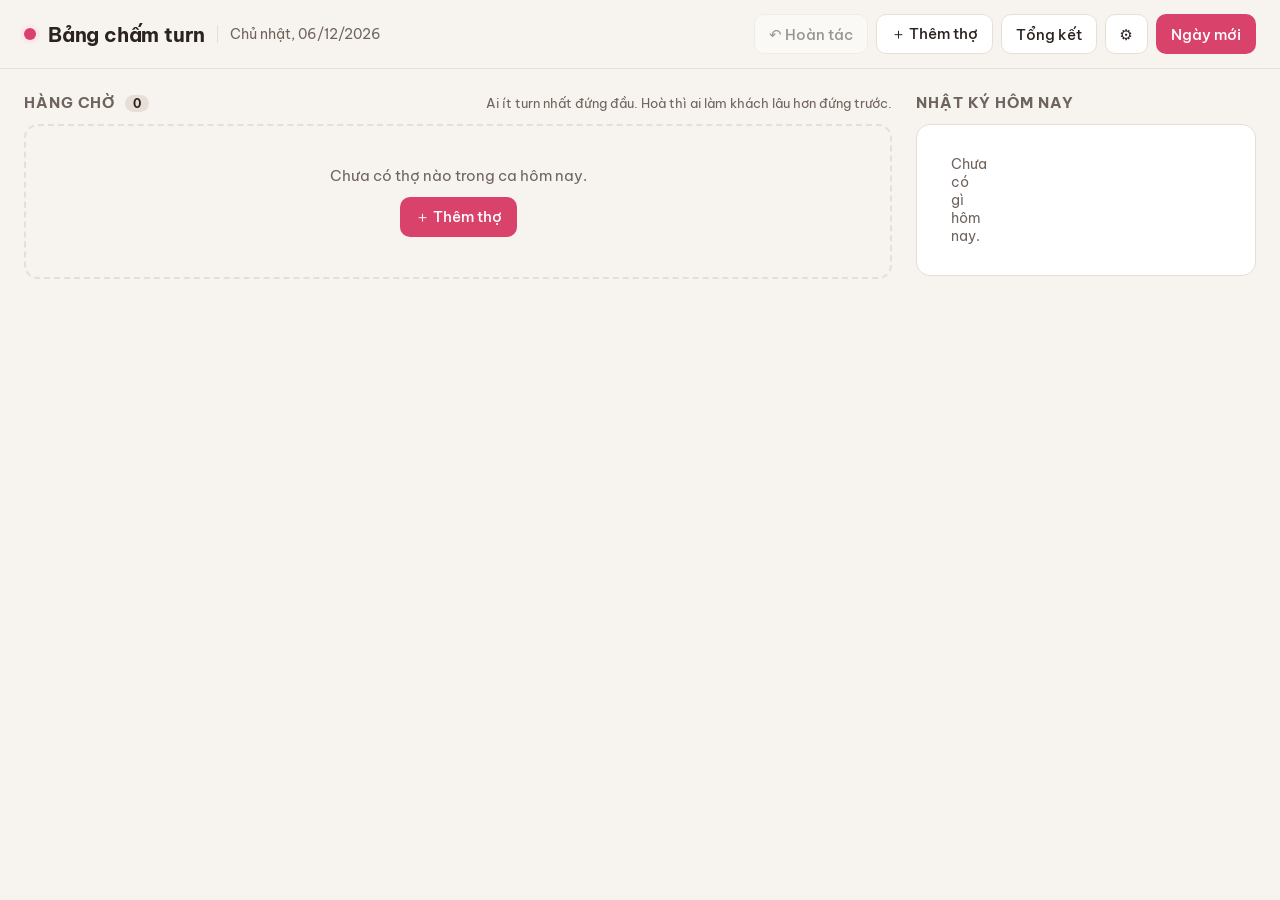
==== index.html @ ef1cee0c "Ban thu dau tien - bang cham turn" ====
<!doctype html>
<html lang="vi">
<head>
<meta charset="utf-8">
<meta name="viewport" content="width=device-width, initial-scale=1">
<title>Bảng chấm turn</title>
<link rel="stylesheet" href="fonts-embedded.css">
<link rel="stylesheet" href="styles.css">
</head>
<body>

<header class="topbar">
  <div class="brand">
    <span class="brand-dot"></span>
    <h1>Bảng chấm turn</h1>
    <span id="today-label" class="today"></span>
  </div>
  <div class="topbar-actions">
    <button id="btn-undo" class="btn ghost" title="Hoàn tác hành động cuối">↶ Hoàn tác</button>
    <button id="btn-add" class="btn ghost">＋ Thêm thợ</button>
    <button id="btn-summary" class="btn ghost">Tổng kết</button>
    <button id="btn-settings" class="btn ghost" title="Cài đặt">⚙</button>
    <button id="btn-newday" class="btn primary">Ngày mới</button>
  </div>
</header>

<main class="layout">
  <section class="board">
    <div class="section-head">
      <h2>Hàng chờ <span id="queue-count" class="pill"></span></h2>
      <p class="hint">Ai ít turn nhất đứng đầu. Hoà thì ai làm khách lâu hơn đứng trước.</p>
    </div>
    <div id="queue" class="cards"></div>

    <div id="bench-wrap" class="bench hidden">
      <div class="section-head">
        <h2>Tạm nghỉ / Đã về</h2>
      </div>
      <div id="bench" class="cards small"></div>
    </div>

    <div id="empty" class="empty hidden">
      <p>Chưa có thợ nào trong ca hôm nay.</p>
      <button class="btn primary" data-action="open-add">＋ Thêm thợ</button>
    </div>
  </section>

  <aside class="logpanel">
    <div class="section-head">
      <h2>Nhật ký hôm nay</h2>
    </div>
    <ol id="log" class="log"></ol>
  </aside>
</main>

<!-- Modal: Nhận khách -->
<dialog id="dlg-assign" class="modal">
  <form method="dialog" id="form-assign">
    <h3>Nhận khách — <span id="assign-name"></span></h3>
    <div class="field">
      <label>Tính bao nhiêu turn?</label>
      <div class="segmented" id="weight-seg">
        <button type="button" data-w="1" class="on">1 turn<small>full set, dịch vụ thường</small></button>
        <button type="button" data-w="0.5">½ turn<small>mani thường, đổi nước sơn</small></button>
        <button type="button" data-w="0">0<small>không tính</small></button>
        <button type="button" data-w="custom">Khác<small>tự nhập</small></button>
      </div>
      <input type="number" id="weight-custom" class="input hidden" step="0.25" min="0" placeholder="vd 1.5">
    </div>
    <div class="field">
      <label>Làm chung với ai? <span class="muted">(bỏ trống nếu làm 1 mình)</span></label>
      <div id="coworkers" class="chips"></div>
    </div>
    <div id="split-wrap" class="field hidden">
      <label>Chia turn từng người</label>
      <div id="split-rows" class="split"></div>
    </div>
    <div class="field">
      <label>Ghi chú <span class="muted">(tuỳ chọn)</span></label>
      <input type="text" id="assign-note" class="input" placeholder="vd: request, full set gel, chân...">
    </div>
    <div class="modal-actions">
      <button type="button" class="btn ghost" data-close>Huỷ</button>
      <button type="submit" class="btn primary">Xác nhận</button>
    </div>
  </form>
</dialog>

<!-- Modal: Sửa điểm -->
<dialog id="dlg-adjust" class="modal">
  <form method="dialog" id="form-adjust">
    <h3>Sửa điểm — <span id="adjust-name"></span></h3>
    <p class="muted">Đang có <b id="adjust-current" class="mono"></b> turn.</p>
    <div class="segmented" id="adjust-seg">
      <button type="button" data-d="-1">−1</button>
      <button type="button" data-d="-0.5">−½</button>
      <button type="button" data-d="0.5" class="on">+½</button>
      <button type="button" data-d="1">+1</button>
      <button type="button" data-d="custom">Khác</button>
    </div>
    <input type="number" id="adjust-custom" class="input hidden" step="0.25" placeholder="vd -0.25 hoặc 2">
    <div class="field">
      <label>Lý do <span class="muted">(tuỳ chọn)</span></label>
      <input type="text" id="adjust-note" class="input" placeholder="vd: hôm qua còn nợ 1 turn">
    </div>
    <div class="modal-actions">
      <button type="button" class="btn ghost" data-close>Huỷ</button>
      <button type="submit" class="btn primary">Lưu</button>
    </div>
  </form>
</dialog>

<!-- Modal: Thêm thợ -->
<dialog id="dlg-add" class="modal">
  <form method="dialog" id="form-add">
    <h3>Thêm thợ vào ca</h3>
    <div class="field">
      <label>Tên thợ</label>
      <input type="text" id="add-name" class="input" placeholder="vd: Chị Lan" autocomplete="off" required>
    </div>
    <div id="add-roster-wrap" class="field hidden">
      <label>Hoặc chọn thợ có sẵn hôm nay chưa vào ca</label>
      <div id="add-roster" class="chips"></div>
    </div>
    <p class="muted" id="add-hint"></p>
    <div class="modal-actions">
      <button type="button" class="btn ghost" data-close>Huỷ</button>
      <button type="submit" class="btn primary">Thêm</button>
    </div>
  </form>
</dialog>

<!-- Modal: Ngày mới -->
<dialog id="dlg-newday" class="modal">
  <form method="dialog" id="form-newday">
    <h3>Bắt đầu ngày mới</h3>
    <p class="muted">Điểm về 0, nhật ký xoá. Chọn ai đi làm hôm nay và sắp thứ tự vào ca (trên cùng = vào trước).</p>
    <div id="newday-list" class="roster"></div>
    <div class="field row">
      <input type="text" id="newday-newname" class="input" placeholder="Thêm thợ mới..." autocomplete="off">
      <button type="button" class="btn ghost" id="newday-addname">＋</button>
    </div>
    <div class="modal-actions">
      <button type="button" class="btn ghost" data-close>Để sau</button>
      <button type="submit" class="btn primary">Bắt đầu ngày mới</button>
    </div>
  </form>
</dialog>

<!-- Modal: Tổng kết -->
<dialog id="dlg-summary" class="modal">
  <div>
    <h3>Tổng kết hôm nay</h3>
    <table class="table" id="summary-table">
      <thead><tr><th>Thợ</th><th>Khách</th><th>Turn</th><th>Skip</th><th>Trạng thái</th></tr></thead>
      <tbody></tbody>
    </table>
    <div class="modal-actions">
      <button type="button" class="btn primary" data-close>Đóng</button>
    </div>
  </div>
</dialog>

<!-- Modal: Cài đặt -->
<dialog id="dlg-settings" class="modal">
  <div>
    <h3>Cài đặt</h3>
    <label class="toggle">
      <input type="checkbox" id="set-skipcosts">
      <span><b>Skip = mất lượt</b><small>Bật: bỏ lượt bị tính +1 turn, xuống cuối. Tắt: bỏ lượt không mất gì, vẫn là NEXT.</small></span>
    </label>
    <label class="toggle">
      <input type="checkbox" id="set-latecatchup">
      <span><b>Vào trễ = bắt kịp điểm</b><small>Bật: thợ vào trễ khởi đầu bằng điểm thấp nhất hiện tại (không cướp hết khách của người tới sớm). Tắt: khởi đầu 0.</small></span>
    </label>
    <div class="field">
      <label>Danh sách thợ</label>
      <div id="settings-roster" class="roster"></div>
    </div>
    <div class="field row">
      <button type="button" class="btn ghost" id="btn-export">Sao lưu (tải JSON)</button>
      <button type="button" class="btn ghost" id="btn-import">Nạp lại từ JSON</button>
      <input type="file" id="import-file" accept="application/json" class="hidden">
    </div>
    <div class="modal-actions">
      <button type="button" class="btn primary" data-close>Đóng</button>
    </div>
  </div>
</dialog>

<div id="toast" class="toast hidden"></div>

<script src="turn-logic.js"></script>
<script src="app.js"></script>
</body>
</html>
---- fonts-embedded.css ----
/* ============================================================
   FONT NHÚNG SẴN (data-URI) — sinh tự động bởi fetch-fonts.js
   Đừng sửa tay file này. Sửa danh sách font trong fetch-fonts.js rồi chạy lại.
   ============================================================ */

/* Be Vietnam Pro — subset: vietnamese */
@font-face {
  font-family: 'Be Vietnam Pro';
  font-style: normal;
  font-weight: 400;
  font-display: swap;
  src: url([data-uri]) format('woff2');
  unicode-range: U+0102-0103, U+0110-0111, U+0128-0129, U+0168-0169, U+01A0-01A1, U+01AF-01B0, U+0300-0301, U+0303-0304, U+0308-0309, U+0323, U+0329, U+1EA0-1EF9, U+20AB;
}

/* Be Vietnam Pro — subset: latin */
@font-face {
  font-family: 'Be Vietnam Pro';
  font-style: normal;
  font-weight: 400;
  font-display: swap;
  src: url([data-uri]) format('woff2');
  unicode-range: U+0000-00FF, U+0131, U+0152-0153, U+02BB-02BC, U+02C6, U+02DA, U+02DC, U+0304, U+0308, U+0329, U+2000-206F, U+20AC, U+2122, U+2191, U+2193, U+2212, U+2215, U+FEFF, U+FFFD;
}

/* Be Vietnam Pro — subset: vietnamese */
@font-face {
  font-family: 'Be Vietnam Pro';
  font-style: normal;
  font-weight: 500;
  font-display: swap;
  src: url([data-uri]) format('woff2');
  unicode-range: U+0102-0103, U+0110-0111, U+0128-0129, U+0168-0169, U+01A0-01A1, U+01AF-01B0, U+0300-0301, U+0303-0304, U+0308-0309, U+0323, U+0329, U+1EA0-1EF9, U+20AB;
}

/* Be Vietnam Pro — subset: latin */
@font-face {
  font-family: 'Be Vietnam Pro';
  font-style: normal;
  font-weight: 500;
  font-display: swap;
  src: url([data-uri]) format('woff2');
  unicode-range: U+0000-00FF, U+0131, U+0152-0153, U+02BB-02BC, U+02C6, U+02DA, U+02DC, U+0304, U+0308, U+0329, U+2000-206F, U+20AC, U+2122, U+2191, U+2193, U+2212, U+2215, U+FEFF, U+FFFD;
}

/* Be Vietnam Pro — subset: vietnamese */
@font-face {
  font-family: 'Be Vietnam Pro';
  font-style: normal;
  font-weight: 700;
  font-display: swap;
  src: url([data-uri]) format('woff2');
  unicode-range: U+0102-0103, U+0110-0111, U+0128-0129, U+0168-0169, U+01A0-01A1, U+01AF-01B0, U+0300-0301, U+0303-0304, U+0308-0309, U+0323, U+0329, U+1EA0-1EF9, U+20AB;
}

/* Be Vietnam Pro — subset: latin */
@font-face {
  font-family: 'Be Vietnam Pro';
  font-style: normal;
  font-weight: 700;
  font-display: swap;
  src: url([data-uri]) format('woff2');
  unicode-range: U+0000-00FF, U+0131, U+0152-0153, U+02BB-02BC, U+02C6, U+02DA, U+02DC, U+0304, U+0308, U+0329, U+2000-206F, U+20AC, U+2122, U+2191, U+2193, U+2212, U+2215, U+FEFF, U+FFFD;
}

/* IBM Plex Mono — subset: vietnamese */
@font-face {
  font-family: 'IBM Plex Mono';
  font-style: normal;
  font-weight: 600;
  font-display: swap;
  src: url([data-uri]) format('woff2');
  unicode-range: U+0102-0103, U+0110-0111, U+0128-0129, U+0168-0169, U+01A0-01A1, U+01AF-01B0, U+0300-0301, U+0303-0304, U+0308-0309, U+0323, U+0329, U+1EA0-1EF9, U+20AB;
}

/* IBM Plex Mono — subset: latin */
@font-face {
  font-family: 'IBM Plex Mono';
  font-style: normal;
  font-weight: 600;
  font-display: swap;
  src: url([data-uri]) format('woff2');
  unicode-range: U+0000-00FF, U+0131, U+0152-0153, U+02BB-02BC, U+02C6, U+02DA, U+02DC, U+0304, U+0308, U+0329, U+2000-206F, U+20AC, U+2122, U+2191, U+2193, U+2212, U+2215, U+FEFF, U+FFFD;
}
---- styles.css ----
/* Bảng chấm turn — giao diện cho màn hình máy tính ở tiệm */
:root {
  --bg: #f7f3ee;
  --paper: #ffffff;
  --ink: #2a2320;
  --ink-2: #6f645d;
  --line: #e7dfd7;
  --rose: #d9436b;
  --rose-soft: #fde8ee;
  --rose-ink: #8f1f3f;
  --mint: #2f9e6e;
  --mint-soft: #e3f5ec;
  --amber: #c98a12;
  --amber-soft: #fbf0d6;
  --shadow: 0 1px 2px rgba(42, 35, 32, .06), 0 8px 24px rgba(42, 35, 32, .06);
  --radius: 14px;
  --sans: 'Be Vietnam Pro', 'Segoe UI', system-ui, sans-serif;
  --mono: 'IBM Plex Mono', Consolas, monospace;
}

* { box-sizing: border-box; }
html, body { margin: 0; height: 100%; }
body {
  font-family: var(--sans);
  font-size: 15px;
  color: var(--ink);
  background: var(--bg);
  -webkit-font-smoothing: antialiased;
}
h1, h2, h3 { margin: 0; font-weight: 700; letter-spacing: -.01em; }
h1 { font-size: 20px; }
h2 { font-size: 15px; text-transform: uppercase; letter-spacing: .06em; color: var(--ink-2); }
h3 { font-size: 20px; margin-bottom: 14px; }
p { margin: 0; }
.muted { color: var(--ink-2); font-weight: 400; }
.mono { font-family: var(--mono); font-variant-numeric: tabular-nums; }
.hidden { display: none !important; }

/* ── Top bar ─────────────────────────────── */
.topbar {
  position: sticky; top: 0; z-index: 5;
  display: flex; align-items: center; justify-content: space-between; gap: 16px;
  padding: 14px 24px;
  background: rgba(247, 243, 238, .92);
  backdrop-filter: blur(8px);
  border-bottom: 1px solid var(--line);
}
.brand { display: flex; align-items: center; gap: 12px; }
.brand-dot { width: 12px; height: 12px; border-radius: 50%; background: var(--rose); box-shadow: 0 0 0 4px var(--rose-soft); }
.today { color: var(--ink-2); font-size: 14px; padding-left: 12px; border-left: 1px solid var(--line); }
.topbar-actions { display: flex; gap: 8px; }

/* ── Buttons ─────────────────────────────── */
.btn {
  font: inherit; font-weight: 500; cursor: pointer;
  padding: 9px 14px; border-radius: 10px; border: 1px solid transparent;
  background: var(--paper); color: var(--ink);
  transition: transform .06s ease, background .12s ease, box-shadow .12s ease;
}
.btn:active { transform: translateY(1px); }
.btn.ghost { border-color: var(--line); }
.btn.ghost:hover { background: #fbf8f4; }
.btn.primary { background: var(--rose); color: #fff; }
.btn.primary:hover { background: #c33a5f; }
.btn.subtle { background: transparent; color: var(--ink-2); }
.btn.subtle:hover { background: #f1ebe4; color: var(--ink); }
.btn.big { padding: 12px 18px; font-size: 16px; font-weight: 700; }
.btn:disabled { opacity: .45; cursor: not-allowed; }
.pill {
  display: inline-block; margin-left: 6px; padding: 1px 8px; border-radius: 999px;
  background: var(--line); color: var(--ink); font-size: 12px; font-weight: 600; letter-spacing: 0;
}

/* ── Layout ──────────────────────────────── */
.layout {
  display: grid; grid-template-columns: minmax(0, 1fr) 340px;
  gap: 24px; padding: 24px; max-width: 1500px; margin: 0 auto;
}
@media (max-width: 1000px) { .layout { grid-template-columns: 1fr; } }
.section-head { display: flex; align-items: baseline; justify-content: space-between; gap: 12px; margin-bottom: 12px; }
.hint { color: var(--ink-2); font-size: 13px; }

/* ── Cards ───────────────────────────────── */
.cards { display: grid; grid-template-columns: repeat(auto-fill, minmax(250px, 1fr)); gap: 14px; }
.cards.small { grid-template-columns: repeat(auto-fill, minmax(200px, 1fr)); }
.bench { margin-top: 28px; }
.card {
  position: relative;
  background: var(--paper); border: 1px solid var(--line); border-radius: var(--radius);
  padding: 16px 16px 14px; box-shadow: var(--shadow);
  display: flex; flex-direction: column; gap: 10px;
}
.card.next { border-color: var(--rose); box-shadow: 0 0 0 3px var(--rose-soft), var(--shadow); }
.card.paused { opacity: .8; background: #fffdf8; }
.card.left { opacity: .6; }
.card-top { display: flex; align-items: flex-start; justify-content: space-between; gap: 8px; }
.rank { font-family: var(--mono); font-size: 13px; color: var(--ink-2); }
.badge {
  font-size: 11px; font-weight: 700; letter-spacing: .08em; text-transform: uppercase;
  padding: 3px 8px; border-radius: 999px;
}
.badge.next { background: var(--rose); color: #fff; }
.badge.paused { background: var(--amber-soft); color: var(--amber); }
.badge.left { background: var(--line); color: var(--ink-2); }
.card-name { font-size: 20px; font-weight: 700; word-break: break-word; }
.card-points { display: flex; align-items: baseline; gap: 6px; }
.card-points b { font-family: var(--mono); font-size: 40px; font-weight: 600; line-height: 1; letter-spacing: -.02em; }
.card-points span { color: var(--ink-2); font-size: 13px; }
.card-meta { color: var(--ink-2); font-size: 12px; }
.card-actions { display: flex; flex-wrap: wrap; gap: 6px; margin-top: 4px; }
.card-actions .btn { padding: 8px 10px; font-size: 13px; }
.card-actions .btn.primary { flex: 1 1 100%; padding: 11px; font-size: 15px; font-weight: 700; }

.empty {
  border: 2px dashed var(--line); border-radius: var(--radius); padding: 40px; text-align: center;
  color: var(--ink-2); display: flex; flex-direction: column; align-items: center; gap: 12px;
}

/* ── Log ─────────────────────────────────── */
.logpanel { position: sticky; top: 74px; align-self: start; max-height: calc(100vh - 100px); display: flex; flex-direction: column; }
.log {
  list-style: none; margin: 0; padding: 0; overflow: auto;
  background: var(--paper); border: 1px solid var(--line); border-radius: var(--radius);
}
.log li { display: grid; grid-template-columns: 52px 1fr; gap: 10px; padding: 10px 14px; border-bottom: 1px solid var(--line); font-size: 14px; }
.log li:last-child { border-bottom: 0; }
.log time { font-family: var(--mono); font-size: 12px; color: var(--ink-2); padding-top: 2px; }
.log .tag { font-weight: 700; }
.log .note { color: var(--ink-2); }
.log .w { font-family: var(--mono); font-size: 12px; background: var(--line); padding: 1px 6px; border-radius: 6px; margin-left: 4px; }
.log li.assign .tag { color: var(--rose-ink); }
.log li.skip .tag { color: var(--amber); }
.log li.pause .tag, .log li.leave .tag { color: var(--ink-2); }
.log li.resume .tag, .log li.join .tag { color: var(--mint); }
.log .log-empty { display: block; padding: 20px; color: var(--ink-2); text-align: center; }

/* ── Modal ───────────────────────────────── */
.modal {
  border: 0; border-radius: 18px; padding: 24px; width: min(560px, 92vw);
  background: var(--paper); color: var(--ink); box-shadow: 0 24px 64px rgba(42, 35, 32, .25);
}
.modal::backdrop { background: rgba(42, 35, 32, .35); backdrop-filter: blur(2px); }
.modal-actions { display: flex; justify-content: flex-end; gap: 8px; margin-top: 18px; }
.field { margin-top: 14px; }
.field > label { display: block; font-weight: 600; font-size: 13px; margin-bottom: 6px; }
.field.row { display: flex; gap: 8px; align-items: center; }
.field.row .input { flex: 1; }
.input {
  font: inherit; width: 100%; padding: 10px 12px; border-radius: 10px;
  border: 1px solid var(--line); background: #fff; color: var(--ink);
}
.input:focus { outline: 2px solid var(--rose-soft); border-color: var(--rose); }
.segmented { display: grid; grid-template-columns: repeat(auto-fit, minmax(100px, 1fr)); gap: 8px; }
.segmented button {
  font: inherit; cursor: pointer; text-align: left;
  padding: 10px 12px; border-radius: 10px; border: 1px solid var(--line); background: #fff; color: var(--ink);
  font-weight: 700; display: flex; flex-direction: column; gap: 2px;
}
.segmented button small { font-weight: 400; font-size: 11px; color: var(--ink-2); }
.segmented button.on { border-color: var(--rose); background: var(--rose-soft); color: var(--rose-ink); }
.segmented button.on small { color: var(--rose-ink); }
#weight-custom, #adjust-custom { margin-top: 8px; }
.chips { display: flex; flex-wrap: wrap; gap: 8px; }
.chip {
  font: inherit; cursor: pointer; padding: 7px 12px; border-radius: 999px;
  border: 1px solid var(--line); background: #fff; color: var(--ink);
}
.chip.on { border-color: var(--rose); background: var(--rose-soft); color: var(--rose-ink); font-weight: 600; }
.split { display: grid; gap: 6px; }
.split-row { display: grid; grid-template-columns: 1fr 110px; gap: 8px; align-items: center; }
.split-row .input { padding: 7px 10px; }

.roster { display: flex; flex-direction: column; gap: 6px; }
.roster-row {
  display: grid; grid-template-columns: 24px 1fr auto; gap: 10px; align-items: center;
  padding: 8px 10px; border: 1px solid var(--line); border-radius: 10px; background: #fff;
}
.roster-row.off { opacity: .55; }
.roster-row .name { font-weight: 600; }
.roster-row .ops { display: flex; gap: 4px; }
.roster-row .ops .btn { padding: 4px 8px; font-size: 12px; }

.toggle { display: flex; gap: 12px; align-items: flex-start; padding: 12px 0; border-bottom: 1px solid var(--line); cursor: pointer; }
.toggle input { margin-top: 3px; width: 18px; height: 18px; accent-color: var(--rose); }
.toggle span { display: flex; flex-direction: column; gap: 2px; }
.toggle small { color: var(--ink-2); font-size: 13px; }

.table { width: 100%; border-collapse: collapse; font-size: 14px; }
.table th, .table td { text-align: left; padding: 8px 10px; border-bottom: 1px solid var(--line); }
.table th { font-size: 12px; text-transform: uppercase; letter-spacing: .06em; color: var(--ink-2); }
.table td.num { font-family: var(--mono); }

/* ── Toast ───────────────────────────────── */
.toast {
  position: fixed; left: 50%; bottom: 24px; transform: translateX(-50%);
  background: var(--ink); color: #fff; padding: 10px 16px; border-radius: 999px; font-size: 14px;
  box-shadow: var(--shadow); z-index: 20;
}
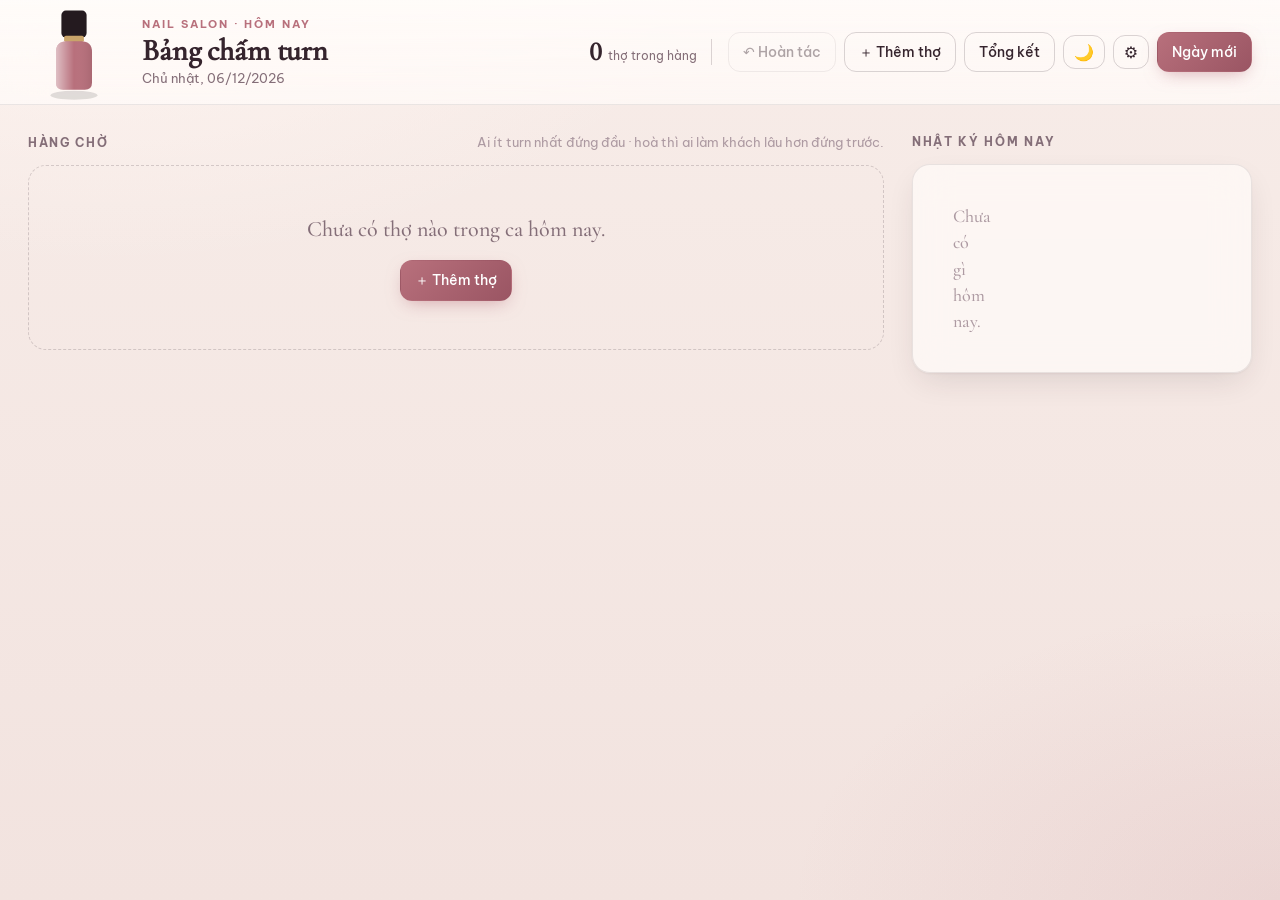
==== commit 626b71b4: "v2: giao dien nail salon + chai son 3D + FLIP + glitter + dark mode" ====
--- a/index.html
+++ b/index.html
@@ -3,23 +3,33 @@
 <head>
 <meta charset="utf-8">
 <meta name="viewport" content="width=device-width, initial-scale=1">
+<meta name="color-scheme" content="light">
 <title>Bảng chấm turn</title>
 <link rel="stylesheet" href="fonts-embedded.css">
 <link rel="stylesheet" href="styles.css">
+<script>
+  // Áp theme sớm để không chớp trắng/đen khi tải
+  (function(){try{var t=localStorage.getItem('nail-turn-theme')||(matchMedia('(prefers-color-scheme: dark)').matches?'dark':'light');document.documentElement.setAttribute('data-theme',t);}catch(e){}})();
+</script>
 </head>
 <body>
 
-<header class="topbar">
+<header class="topbar" id="topbar">
   <div class="brand">
-    <span class="brand-dot"></span>
-    <h1>Bảng chấm turn</h1>
-    <span id="today-label" class="today"></span>
+    <div id="hero3d" aria-hidden="true" title="Màu sơn = thợ đang tới lượt"></div>
+    <div class="brand-text">
+      <span class="eyebrow">Nail salon · hôm nay</span>
+      <h1>Bảng chấm turn</h1>
+      <span id="today-label" class="today"></span>
+    </div>
   </div>
   <div class="topbar-actions">
-    <button id="btn-undo" class="btn ghost" title="Hoàn tác hành động cuối">↶ Hoàn tác</button>
+    <div class="queue-stat" title="Số thợ đang trong hàng chờ"><b id="queue-count">0</b><span>thợ trong hàng</span></div>
+    <button id="btn-undo" class="btn ghost" title="Hoàn tác hành động cuối (Ctrl+Z)">↶ Hoàn tác</button>
     <button id="btn-add" class="btn ghost">＋ Thêm thợ</button>
     <button id="btn-summary" class="btn ghost">Tổng kết</button>
-    <button id="btn-settings" class="btn ghost" title="Cài đặt">⚙</button>
+    <button id="btn-theme" class="btn ghost icon" title="Sáng / tối" aria-label="Đổi chế độ sáng tối">🌙</button>
+    <button id="btn-settings" class="btn ghost icon" title="Cài đặt" aria-label="Cài đặt">⚙</button>
     <button id="btn-newday" class="btn primary">Ngày mới</button>
   </div>
 </header>
@@ -27,8 +37,8 @@
 <main class="layout">
   <section class="board">
     <div class="section-head">
-      <h2>Hàng chờ <span id="queue-count" class="pill"></span></h2>
-      <p class="hint">Ai ít turn nhất đứng đầu. Hoà thì ai làm khách lâu hơn đứng trước.</p>
+      <h2>Hàng chờ</h2>
+      <p class="hint">Ai ít turn nhất đứng đầu · hoà thì ai làm khách lâu hơn đứng trước.</p>
     </div>
     <div id="queue" class="cards"></div>
 
@@ -189,7 +199,12 @@
 </dialog>
 
 <div id="toast" class="toast hidden"></div>
-
+<canvas id="fx-canvas" aria-hidden="true"></canvas>
+
+<script src="vendor/three.min.js"></script>
+<script src="vendor/RoomEnvironment.js"></script>
+<script src="hero3d.js"></script>
+<script src="fx.js"></script>
 <script src="turn-logic.js"></script>
 <script src="app.js"></script>
 </body>
--- a/fonts-embedded.css
+++ b/fonts-embedded.css
@@ -2,6 +2,46 @@
    FONT NHÚNG SẴN (data-URI) — sinh tự động bởi fetch-fonts.js
    Đừng sửa tay file này. Sửa danh sách font trong fetch-fonts.js rồi chạy lại.
    ============================================================ */
+
+/* Cormorant Garamond — subset: vietnamese */
+@font-face {
+  font-family: 'Cormorant Garamond';
+  font-style: italic;
+  font-weight: 500;
+  font-display: swap;
+  src: url([data-uri]) format('woff2');
+  unicode-range: U+0102-0103, U+0110-0111, U+0128-0129, U+0168-0169, U+01A0-01A1, U+01AF-01B0, U+0300-0301, U+0303-0304, U+0308-0309, U+0323, U+0329, U+1EA0-1EF9, U+20AB;
+}
+
+/* Cormorant Garamond — subset: latin */
+@font-face {
+  font-family: 'Cormorant Garamond';
+  font-style: italic;
+  font-weight: 500;
+  font-display: swap;
+  src: url([data-uri]) format('woff2');
+  unicode-range: U+0000-00FF, U+0131, U+0152-0153, U+02BB-02BC, U+02C6, U+02DA, U+02DC, U+0304, U+0308, U+0329, U+2000-206F, U+20AC, U+2122, U+2191, U+2193, U+2212, U+2215, U+FEFF, U+FFFD;
+}
+
+/* Cormorant Garamond — subset: vietnamese */
+@font-face {
+  font-family: 'Cormorant Garamond';
+  font-style: normal;
+  font-weight: 500;
+  font-display: swap;
+  src: url([data-uri]) format('woff2');
+  unicode-range: U+0102-0103, U+0110-0111, U+0128-0129, U+0168-0169, U+01A0-01A1, U+01AF-01B0, U+0300-0301, U+0303-0304, U+0308-0309, U+0323, U+0329, U+1EA0-1EF9, U+20AB;
+}
+
+/* Cormorant Garamond — subset: latin */
+@font-face {
+  font-family: 'Cormorant Garamond';
+  font-style: normal;
+  font-weight: 500;
+  font-display: swap;
+  src: url([data-uri]) format('woff2');
+  unicode-range: U+0000-00FF, U+0131, U+0152-0153, U+02BB-02BC, U+02C6, U+02DA, U+02DC, U+0304, U+0308, U+0329, U+2000-206F, U+20AC, U+2122, U+2191, U+2193, U+2212, U+2215, U+FEFF, U+FFFD;
+}
 
 /* Be Vietnam Pro — subset: vietnamese */
 @font-face {
--- a/styles.css
+++ b/styles.css
@@ -1,171 +1,302 @@
-/* Bảng chấm turn — giao diện cho màn hình máy tính ở tiệm */
+/* ============================================================
+   Bảng chấm turn — giao diện "sang chảnh nail salon"
+   Token màu (light/dark) · Cormorant Garamond display · Be Vietnam Pro body · Plex Mono số
+   ============================================================ */
+@property --ang { syntax: '<angle>'; inherits: false; initial-value: 0deg; }
+
 :root {
-  --bg: #f7f3ee;
-  --paper: #ffffff;
-  --ink: #2a2320;
-  --ink-2: #6f645d;
-  --line: #e7dfd7;
-  --rose: #d9436b;
-  --rose-soft: #fde8ee;
-  --rose-ink: #8f1f3f;
-  --mint: #2f9e6e;
-  --mint-soft: #e3f5ec;
-  --amber: #c98a12;
-  --amber-soft: #fbf0d6;
-  --shadow: 0 1px 2px rgba(42, 35, 32, .06), 0 8px 24px rgba(42, 35, 32, .06);
-  --radius: 14px;
+  --bg-a: #f7ece8;
+  --bg-b: #f2e3df;
+  --bg-glow: rgba(255, 246, 242, .9);
+  --paper: #fffaf8;
+  --glass: rgba(255, 251, 249, .72);
+  --glass-strong: rgba(255, 252, 250, .9);
+  --ink: #35242d;
+  --ink-2: #846e78;
+  --ink-3: #ad9aa2;
+  --hair: rgba(53, 36, 45, .10);
+  --hair-2: rgba(53, 36, 45, .18);
+  --rose: #b8707c;
+  --rose-deep: #9a5563;
+  --rose-soft: rgba(184, 112, 124, .12);
+  --gold: #c9a46a;
+  --gold-soft: rgba(201, 164, 106, .16);
+  --sage: #5e9e86;
+  --sage-soft: rgba(94, 158, 134, .14);
+  --amber: #b9853a;
+  --amber-soft: rgba(185, 133, 58, .14);
+  --shadow: 0 1px 2px rgba(53, 36, 45, .05), 0 12px 32px -8px rgba(53, 36, 45, .14);
+  --shadow-lift: 0 2px 4px rgba(53, 36, 45, .06), 0 24px 48px -12px rgba(53, 36, 45, .22);
+  --radius: 18px;
+  --display: 'Cormorant Garamond', 'Cambria', Georgia, serif;
   --sans: 'Be Vietnam Pro', 'Segoe UI', system-ui, sans-serif;
   --mono: 'IBM Plex Mono', Consolas, monospace;
+  color-scheme: light;
+}
+[data-theme="dark"] {
+  --bg-a: #1c1418;
+  --bg-b: #140f12;
+  --bg-glow: rgba(72, 44, 54, .55);
+  --paper: #241a1f;
+  --glass: rgba(44, 31, 37, .62);
+  --glass-strong: rgba(48, 34, 41, .88);
+  --ink: #f4eae7;
+  --ink-2: #b49aa4;
+  --ink-3: #7f6a73;
+  --hair: rgba(244, 234, 231, .10);
+  --hair-2: rgba(244, 234, 231, .18);
+  --rose: #d68c98;
+  --rose-deep: #e6a7b1;
+  --rose-soft: rgba(214, 140, 152, .16);
+  --gold: #e0c08a;
+  --gold-soft: rgba(224, 192, 138, .16);
+  --sage: #7fc2a6;
+  --sage-soft: rgba(127, 194, 166, .16);
+  --amber: #e0aa5c;
+  --amber-soft: rgba(224, 170, 92, .16);
+  --shadow: 0 1px 2px rgba(0, 0, 0, .3), 0 12px 32px -8px rgba(0, 0, 0, .5);
+  --shadow-lift: 0 2px 4px rgba(0, 0, 0, .35), 0 24px 48px -12px rgba(0, 0, 0, .6);
+  color-scheme: dark;
 }
 
 * { box-sizing: border-box; }
-html, body { margin: 0; height: 100%; }
+html, body { margin: 0; min-height: 100%; }
 body {
   font-family: var(--sans);
   font-size: 15px;
+  line-height: 1.45;
   color: var(--ink);
-  background: var(--bg);
+  background:
+    radial-gradient(900px 480px at 8% -8%, var(--bg-glow), transparent 70%),
+    radial-gradient(700px 420px at 100% 100%, var(--rose-soft), transparent 70%),
+    linear-gradient(180deg, var(--bg-a), var(--bg-b));
+  background-attachment: fixed;
   -webkit-font-smoothing: antialiased;
-}
-h1, h2, h3 { margin: 0; font-weight: 700; letter-spacing: -.01em; }
-h1 { font-size: 20px; }
-h2 { font-size: 15px; text-transform: uppercase; letter-spacing: .06em; color: var(--ink-2); }
-h3 { font-size: 20px; margin-bottom: 14px; }
+  transition: background .4s ease, color .3s ease;
+}
+h1, h2, h3 { margin: 0; letter-spacing: -.005em; }
+h1 { font-family: var(--display); font-weight: 600; font-size: 30px; line-height: 1; }
+h2 { font-size: 12px; font-weight: 600; text-transform: uppercase; letter-spacing: .14em; color: var(--ink-2); }
+h3 { font-family: var(--display); font-weight: 600; font-size: 28px; line-height: 1.1; margin-bottom: 14px; }
 p { margin: 0; }
 .muted { color: var(--ink-2); font-weight: 400; }
 .mono { font-family: var(--mono); font-variant-numeric: tabular-nums; }
 .hidden { display: none !important; }
-
-/* ── Top bar ─────────────────────────────── */
+:focus-visible { outline: 2px solid var(--rose); outline-offset: 2px; border-radius: 6px; }
+
+/* ── Header / hero strip ─────────────────────────────── */
 .topbar {
   position: sticky; top: 0; z-index: 5;
-  display: flex; align-items: center; justify-content: space-between; gap: 16px;
-  padding: 14px 24px;
-  background: rgba(247, 243, 238, .92);
-  backdrop-filter: blur(8px);
-  border-bottom: 1px solid var(--line);
-}
-.brand { display: flex; align-items: center; gap: 12px; }
-.brand-dot { width: 12px; height: 12px; border-radius: 50%; background: var(--rose); box-shadow: 0 0 0 4px var(--rose-soft); }
-.today { color: var(--ink-2); font-size: 14px; padding-left: 12px; border-left: 1px solid var(--line); }
-.topbar-actions { display: flex; gap: 8px; }
-
-/* ── Buttons ─────────────────────────────── */
+  display: flex; align-items: center; justify-content: space-between; gap: 20px;
+  padding: 10px 28px 10px 20px;
+  background: linear-gradient(180deg, var(--glass-strong), var(--glass));
+  backdrop-filter: blur(20px) saturate(1.3);
+  -webkit-backdrop-filter: blur(20px) saturate(1.3);
+  border-bottom: 1px solid var(--hair);
+}
+.brand { display: flex; align-items: center; gap: 14px; min-width: 0; }
+#hero3d {
+  width: 108px; height: 108px; flex: 0 0 auto;
+  margin: -12px 0;
+  opacity: 0; transition: opacity .8s ease .2s;
+  cursor: default;
+}
+#hero3d.hero3d-ready, #hero3d.hero3d-fallback { opacity: 1; }
+#hero3d canvas { display: block; width: 100% !important; height: 100% !important; }
+.brand-text { display: flex; flex-direction: column; gap: 3px; }
+.eyebrow { font-size: 11px; font-weight: 600; letter-spacing: .18em; text-transform: uppercase; color: var(--rose); }
+.today { color: var(--ink-2); font-size: 13px; }
+.topbar-actions { display: flex; gap: 8px; align-items: center; flex-wrap: wrap; justify-content: flex-end; }
+.queue-stat {
+  display: flex; align-items: baseline; gap: 6px; margin-right: 8px; padding-right: 14px; border-right: 1px solid var(--hair-2);
+}
+.queue-stat b { font-family: var(--display); font-size: 26px; font-weight: 600; line-height: 1; color: var(--ink); font-feature-settings: 'lnum' 1; }
+.queue-stat span { font-size: 12px; color: var(--ink-2); }
+h1 { white-space: nowrap; }
+@media (max-width: 1150px) {
+  h1 { font-size: 24px; }
+  .eyebrow { display: none; }
+  .topbar { padding: 8px 18px 8px 14px; gap: 12px; }
+  .topbar-actions { gap: 6px; }
+  .topbar-actions .btn { padding: 8px 11px; font-size: 13px; }
+  .queue-stat span { display: none; }
+  .queue-stat { margin-right: 4px; padding-right: 10px; }
+  #hero3d { width: 88px; height: 88px; margin: -10px 0; }
+}
+
+/* ── Buttons ─────────────────────────────────────────── */
 .btn {
-  font: inherit; font-weight: 500; cursor: pointer;
-  padding: 9px 14px; border-radius: 10px; border: 1px solid transparent;
+  font: inherit; font-weight: 500; font-size: 14px; cursor: pointer;
+  padding: 9px 14px; border-radius: 12px; border: 1px solid transparent;
   background: var(--paper); color: var(--ink);
-  transition: transform .06s ease, background .12s ease, box-shadow .12s ease;
-}
-.btn:active { transform: translateY(1px); }
-.btn.ghost { border-color: var(--line); }
-.btn.ghost:hover { background: #fbf8f4; }
-.btn.primary { background: var(--rose); color: #fff; }
-.btn.primary:hover { background: #c33a5f; }
+  transition: transform .08s ease, background .15s ease, box-shadow .15s ease, border-color .15s ease;
+}
+.btn:hover { box-shadow: 0 2px 10px -2px rgba(53, 36, 45, .18); }
+.btn:active { transform: translateY(1px) scale(.99); }
+.btn.ghost { background: transparent; border-color: var(--hair-2); }
+.btn.ghost:hover { background: var(--glass-strong); border-color: var(--rose); color: var(--rose-deep); }
+.btn.primary {
+  background: linear-gradient(135deg, var(--rose), var(--rose-deep));
+  color: #fff; border-color: transparent;
+  box-shadow: 0 6px 18px -6px rgba(184, 112, 124, .6);
+}
+.btn.primary:hover { filter: brightness(1.05); box-shadow: 0 10px 22px -6px rgba(184, 112, 124, .7); }
+[data-theme="dark"] .btn.primary { color: #2a1a20; }
 .btn.subtle { background: transparent; color: var(--ink-2); }
-.btn.subtle:hover { background: #f1ebe4; color: var(--ink); }
-.btn.big { padding: 12px 18px; font-size: 16px; font-weight: 700; }
-.btn:disabled { opacity: .45; cursor: not-allowed; }
+.btn.subtle:hover { background: var(--rose-soft); color: var(--rose-deep); box-shadow: none; }
+.btn.icon { padding: 8px 10px; font-size: 16px; line-height: 1; }
+.btn:disabled { opacity: .4; cursor: not-allowed; box-shadow: none; }
 .pill {
   display: inline-block; margin-left: 6px; padding: 1px 8px; border-radius: 999px;
-  background: var(--line); color: var(--ink); font-size: 12px; font-weight: 600; letter-spacing: 0;
-}
-
-/* ── Layout ──────────────────────────────── */
+  background: var(--rose-soft); color: var(--rose-deep); font-size: 11px; font-weight: 700; letter-spacing: 0;
+}
+
+/* ── Layout ──────────────────────────────────────────── */
 .layout {
   display: grid; grid-template-columns: minmax(0, 1fr) 340px;
-  gap: 24px; padding: 24px; max-width: 1500px; margin: 0 auto;
-}
-@media (max-width: 1000px) { .layout { grid-template-columns: 1fr; } }
-.section-head { display: flex; align-items: baseline; justify-content: space-between; gap: 12px; margin-bottom: 12px; }
-.hint { color: var(--ink-2); font-size: 13px; }
-
-/* ── Cards ───────────────────────────────── */
-.cards { display: grid; grid-template-columns: repeat(auto-fill, minmax(250px, 1fr)); gap: 14px; }
-.cards.small { grid-template-columns: repeat(auto-fill, minmax(200px, 1fr)); }
-.bench { margin-top: 28px; }
+  gap: 28px; padding: 28px; max-width: 1560px; margin: 0 auto;
+}
+@media (max-width: 1250px) { .layout { grid-template-columns: minmax(0, 1fr) 296px; gap: 20px; padding: 22px; } .board .cards { grid-template-columns: repeat(auto-fill, minmax(215px, 1fr)); } }
+@media (max-width: 1000px) { .layout { grid-template-columns: 1fr; } .logpanel { position: static; max-height: 420px; } }
+.section-head { display: flex; align-items: baseline; justify-content: space-between; gap: 12px; margin-bottom: 14px; }
+.hint { color: var(--ink-3); font-size: 12.5px; }
+
+/* ── Cards ───────────────────────────────────────────── */
+.cards { display: grid; grid-template-columns: repeat(auto-fill, minmax(240px, 1fr)); gap: 16px; perspective: 1200px; }
+.cards.small { grid-template-columns: repeat(auto-fill, minmax(210px, 1fr)); }
+.bench { margin-top: 32px; }
+.bench .card { box-shadow: none; }
 .card {
-  position: relative;
-  background: var(--paper); border: 1px solid var(--line); border-radius: var(--radius);
-  padding: 16px 16px 14px; box-shadow: var(--shadow);
+  position: relative; isolation: isolate;
+  background: var(--glass);
+  backdrop-filter: blur(18px) saturate(1.2);
+  -webkit-backdrop-filter: blur(18px) saturate(1.2);
+  border: 1px solid var(--hair); border-radius: var(--radius);
+  padding: 18px 18px 16px; box-shadow: var(--shadow);
   display: flex; flex-direction: column; gap: 10px;
-}
-.card.next { border-color: var(--rose); box-shadow: 0 0 0 3px var(--rose-soft), var(--shadow); }
-.card.paused { opacity: .8; background: #fffdf8; }
+  transform: perspective(900px) rotateX(var(--tx, 0deg)) rotateY(var(--ty, 0deg));
+  transition: transform .35s ease, box-shadow .3s ease, border-color .3s ease;
+  will-change: transform;
+}
+.card.tilting { transition: transform .06s linear, box-shadow .3s ease; box-shadow: var(--shadow-lift); }
+.card::after { /* ánh sáng chạy theo con trỏ */
+  content: ''; position: absolute; inset: 0; border-radius: inherit; pointer-events: none; z-index: 1;
+  background: radial-gradient(260px circle at var(--gx, 50%) var(--gy, 50%), rgba(255, 255, 255, .28), transparent 60%);
+  opacity: 0; transition: opacity .3s ease;
+}
+[data-theme="dark"] .card::after { background: radial-gradient(260px circle at var(--gx, 50%) var(--gy, 50%), rgba(255, 255, 255, .10), transparent 60%); }
+.card.tilting::after { opacity: 1; }
+.card.paused { background: var(--glass); opacity: .85; }
 .card.left { opacity: .6; }
-.card-top { display: flex; align-items: flex-start; justify-content: space-between; gap: 8px; }
-.rank { font-family: var(--mono); font-size: 13px; color: var(--ink-2); }
+
+/* Thẻ NEXT: to hơn + viền rose-gold chạy chậm */
+.card.next {
+  background: var(--glass-strong);
+  border-color: transparent;
+  box-shadow: var(--shadow-lift);
+}
+@media (min-width: 1180px) { .card.next { grid-column: span 2; } }
+.card.next::before {
+  content: ''; position: absolute; inset: -1px; border-radius: inherit; padding: 1.5px; z-index: 0; pointer-events: none;
+  background: conic-gradient(from var(--ang), var(--rose), var(--gold), transparent 40%, var(--rose) 60%, var(--gold), transparent 90%, var(--rose));
+  -webkit-mask: linear-gradient(#000 0 0) content-box, linear-gradient(#000 0 0);
+  -webkit-mask-composite: xor; mask-composite: exclude;
+  animation: spin 7s linear infinite;
+}
+@keyframes spin { to { --ang: 360deg; } }
+.card.next .card-points b { font-size: 76px; }
+.card.next .card-name { font-size: 26px; }
+.card > * { position: relative; z-index: 2; }
+
+.card-top { display: flex; align-items: center; justify-content: space-between; gap: 8px; }
+.rank { font-family: var(--display); font-size: 18px; font-weight: 600; color: var(--gold); line-height: 1; font-feature-settings: 'lnum' 1; }
 .badge {
-  font-size: 11px; font-weight: 700; letter-spacing: .08em; text-transform: uppercase;
-  padding: 3px 8px; border-radius: 999px;
-}
-.badge.next { background: var(--rose); color: #fff; }
+  font-family: var(--display); font-style: italic; font-weight: 500;
+  font-size: 15px; letter-spacing: .02em; padding: 2px 10px; border-radius: 999px; line-height: 1.3;
+}
+.badge.next { background: linear-gradient(135deg, var(--rose), var(--rose-deep)); color: #fff; }
+[data-theme="dark"] .badge.next { color: #2a1a20; }
 .badge.paused { background: var(--amber-soft); color: var(--amber); }
-.badge.left { background: var(--line); color: var(--ink-2); }
-.card-name { font-size: 20px; font-weight: 700; word-break: break-word; }
-.card-points { display: flex; align-items: baseline; gap: 6px; }
-.card-points b { font-family: var(--mono); font-size: 40px; font-weight: 600; line-height: 1; letter-spacing: -.02em; }
-.card-points span { color: var(--ink-2); font-size: 13px; }
-.card-meta { color: var(--ink-2); font-size: 12px; }
-.card-actions { display: flex; flex-wrap: wrap; gap: 6px; margin-top: 4px; }
-.card-actions .btn { padding: 8px 10px; font-size: 13px; }
-.card-actions .btn.primary { flex: 1 1 100%; padding: 11px; font-size: 15px; font-weight: 700; }
+.badge.left { background: var(--hair); color: var(--ink-2); }
+.card-name { font-size: 20px; font-weight: 600; word-break: break-word; display: flex; align-items: center; gap: 10px; }
+.swatch { /* chấm màu sơn của thợ */
+  width: 12px; height: 12px; border-radius: 50%; flex: 0 0 auto;
+  background: var(--sw, var(--rose));
+  box-shadow: inset 0 -2px 3px rgba(0, 0, 0, .18), inset 0 2px 2px rgba(255, 255, 255, .5), 0 0 0 2px var(--paper);
+}
+.card-points { display: flex; align-items: baseline; gap: 8px; }
+.card-points b { font-family: var(--display); font-size: 58px; font-weight: 500; line-height: .9; letter-spacing: -.02em; color: var(--ink); font-feature-settings: 'lnum' 1, 'pnum' 1; }
+.card-points span { color: var(--ink-3); font-size: 12px; letter-spacing: .1em; text-transform: uppercase; }
+.card-meta { color: var(--ink-3); font-size: 12px; }
+.card-actions { display: flex; flex-wrap: wrap; gap: 5px; margin-top: 6px; }
+.card-actions .btn { padding: 7px 9px; font-size: 12.5px; }
+.card-actions .btn.primary { flex: 1 1 100%; padding: 12px; font-size: 15px; font-weight: 600; letter-spacing: .01em; }
 
 .empty {
-  border: 2px dashed var(--line); border-radius: var(--radius); padding: 40px; text-align: center;
-  color: var(--ink-2); display: flex; flex-direction: column; align-items: center; gap: 12px;
-}
-
-/* ── Log ─────────────────────────────────── */
-.logpanel { position: sticky; top: 74px; align-self: start; max-height: calc(100vh - 100px); display: flex; flex-direction: column; }
+  border: 1.5px dashed var(--hair-2); border-radius: var(--radius); padding: 48px 24px; text-align: center;
+  color: var(--ink-2); display: flex; flex-direction: column; align-items: center; gap: 14px;
+}
+.empty p { font-family: var(--display); font-size: 22px; }
+
+/* ── Log ─────────────────────────────────────────────── */
+.logpanel { position: sticky; top: 92px; align-self: start; max-height: calc(100vh - 120px); display: flex; flex-direction: column; }
 .log {
-  list-style: none; margin: 0; padding: 0; overflow: auto;
-  background: var(--paper); border: 1px solid var(--line); border-radius: var(--radius);
-}
-.log li { display: grid; grid-template-columns: 52px 1fr; gap: 10px; padding: 10px 14px; border-bottom: 1px solid var(--line); font-size: 14px; }
+  list-style: none; margin: 0; padding: 4px 0; overflow: auto;
+  background: var(--glass); backdrop-filter: blur(18px); -webkit-backdrop-filter: blur(18px);
+  border: 1px solid var(--hair); border-radius: var(--radius); box-shadow: var(--shadow);
+}
+.log li { display: grid; grid-template-columns: 46px 1fr; gap: 10px; padding: 10px 16px; border-bottom: 1px solid var(--hair); font-size: 13.5px; }
 .log li:last-child { border-bottom: 0; }
-.log time { font-family: var(--mono); font-size: 12px; color: var(--ink-2); padding-top: 2px; }
-.log .tag { font-weight: 700; }
+.log time { font-family: var(--mono); font-size: 11.5px; color: var(--ink-3); padding-top: 2px; }
+.log .tag { font-weight: 600; }
 .log .note { color: var(--ink-2); }
-.log .w { font-family: var(--mono); font-size: 12px; background: var(--line); padding: 1px 6px; border-radius: 6px; margin-left: 4px; }
-.log li.assign .tag { color: var(--rose-ink); }
+.log .w { font-family: var(--mono); font-size: 11px; background: var(--gold-soft); color: var(--ink); padding: 1px 6px; border-radius: 6px; margin-left: 4px; }
+.log .swatch { display: inline-block; width: 8px; height: 8px; margin-right: 6px; box-shadow: none; vertical-align: 1px; }
+.log li.assign .tag { color: var(--rose-deep); }
 .log li.skip .tag { color: var(--amber); }
 .log li.pause .tag, .log li.leave .tag { color: var(--ink-2); }
-.log li.resume .tag, .log li.join .tag { color: var(--mint); }
-.log .log-empty { display: block; padding: 20px; color: var(--ink-2); text-align: center; }
-
-/* ── Modal ───────────────────────────────── */
+.log li.resume .tag, .log li.join .tag { color: var(--sage); }
+.log .log-empty { display: block; padding: 24px; color: var(--ink-3); text-align: center; font-family: var(--display); font-size: 18px; }
+
+/* ── Modal ───────────────────────────────────────────── */
 .modal {
-  border: 0; border-radius: 18px; padding: 24px; width: min(560px, 92vw);
-  background: var(--paper); color: var(--ink); box-shadow: 0 24px 64px rgba(42, 35, 32, .25);
-}
-.modal::backdrop { background: rgba(42, 35, 32, .35); backdrop-filter: blur(2px); }
-.modal-actions { display: flex; justify-content: flex-end; gap: 8px; margin-top: 18px; }
-.field { margin-top: 14px; }
-.field > label { display: block; font-weight: 600; font-size: 13px; margin-bottom: 6px; }
+  border: 1px solid var(--hair); border-radius: 22px; padding: 26px 28px; width: min(560px, 92vw);
+  background: var(--glass-strong); backdrop-filter: blur(24px); -webkit-backdrop-filter: blur(24px);
+  color: var(--ink); box-shadow: 0 30px 80px -20px rgba(53, 36, 45, .45);
+  animation: modal-in .28s cubic-bezier(.2, .8, .2, 1);
+}
+@keyframes modal-in { from { opacity: 0; transform: translateY(10px) scale(.98); } }
+.modal::backdrop { background: rgba(53, 36, 45, .38); backdrop-filter: blur(4px); }
+[data-theme="dark"] .modal::backdrop { background: rgba(0, 0, 0, .55); }
+.modal-actions { display: flex; justify-content: flex-end; gap: 8px; margin-top: 20px; }
+.field { margin-top: 16px; }
+.field > label { display: block; font-weight: 600; font-size: 12.5px; letter-spacing: .02em; margin-bottom: 7px; }
 .field.row { display: flex; gap: 8px; align-items: center; }
 .field.row .input { flex: 1; }
 .input {
-  font: inherit; width: 100%; padding: 10px 12px; border-radius: 10px;
-  border: 1px solid var(--line); background: #fff; color: var(--ink);
-}
-.input:focus { outline: 2px solid var(--rose-soft); border-color: var(--rose); }
+  font: inherit; width: 100%; padding: 10px 12px; border-radius: 12px;
+  border: 1px solid var(--hair-2); background: var(--paper); color: var(--ink);
+  transition: border-color .15s ease, box-shadow .15s ease;
+}
+.input:focus { outline: none; border-color: var(--rose); box-shadow: 0 0 0 3px var(--rose-soft); }
 .segmented { display: grid; grid-template-columns: repeat(auto-fit, minmax(100px, 1fr)); gap: 8px; }
 .segmented button {
   font: inherit; cursor: pointer; text-align: left;
-  padding: 10px 12px; border-radius: 10px; border: 1px solid var(--line); background: #fff; color: var(--ink);
-  font-weight: 700; display: flex; flex-direction: column; gap: 2px;
+  padding: 10px 12px; border-radius: 12px; border: 1px solid var(--hair-2); background: var(--paper); color: var(--ink);
+  font-weight: 600; display: flex; flex-direction: column; gap: 2px;
+  transition: border-color .15s ease, background .15s ease;
 }
 .segmented button small { font-weight: 400; font-size: 11px; color: var(--ink-2); }
-.segmented button.on { border-color: var(--rose); background: var(--rose-soft); color: var(--rose-ink); }
-.segmented button.on small { color: var(--rose-ink); }
+.segmented button.on { border-color: var(--rose); background: var(--rose-soft); color: var(--rose-deep); }
+.segmented button.on small { color: var(--rose-deep); }
 #weight-custom, #adjust-custom { margin-top: 8px; }
 .chips { display: flex; flex-wrap: wrap; gap: 8px; }
 .chip {
   font: inherit; cursor: pointer; padding: 7px 12px; border-radius: 999px;
-  border: 1px solid var(--line); background: #fff; color: var(--ink);
-}
-.chip.on { border-color: var(--rose); background: var(--rose-soft); color: var(--rose-ink); font-weight: 600; }
+  border: 1px solid var(--hair-2); background: var(--paper); color: var(--ink);
+  transition: border-color .15s ease, background .15s ease;
+}
+.chip.on { border-color: var(--rose); background: var(--rose-soft); color: var(--rose-deep); font-weight: 600; }
 .split { display: grid; gap: 6px; }
 .split-row { display: grid; grid-template-columns: 1fr 110px; gap: 8px; align-items: center; }
 .split-row .input { padding: 7px 10px; }
@@ -173,26 +304,40 @@
 .roster { display: flex; flex-direction: column; gap: 6px; }
 .roster-row {
   display: grid; grid-template-columns: 24px 1fr auto; gap: 10px; align-items: center;
-  padding: 8px 10px; border: 1px solid var(--line); border-radius: 10px; background: #fff;
+  padding: 8px 10px; border: 1px solid var(--hair); border-radius: 12px; background: var(--paper);
 }
 .roster-row.off { opacity: .55; }
 .roster-row .name { font-weight: 600; }
 .roster-row .ops { display: flex; gap: 4px; }
 .roster-row .ops .btn { padding: 4px 8px; font-size: 12px; }
-
-.toggle { display: flex; gap: 12px; align-items: flex-start; padding: 12px 0; border-bottom: 1px solid var(--line); cursor: pointer; }
+.roster-row input[type=checkbox] { accent-color: var(--rose); width: 16px; height: 16px; }
+
+.toggle { display: flex; gap: 12px; align-items: flex-start; padding: 12px 0; border-bottom: 1px solid var(--hair); cursor: pointer; }
 .toggle input { margin-top: 3px; width: 18px; height: 18px; accent-color: var(--rose); }
 .toggle span { display: flex; flex-direction: column; gap: 2px; }
 .toggle small { color: var(--ink-2); font-size: 13px; }
 
 .table { width: 100%; border-collapse: collapse; font-size: 14px; }
-.table th, .table td { text-align: left; padding: 8px 10px; border-bottom: 1px solid var(--line); }
-.table th { font-size: 12px; text-transform: uppercase; letter-spacing: .06em; color: var(--ink-2); }
+.table th, .table td { text-align: left; padding: 9px 10px; border-bottom: 1px solid var(--hair); }
+.table th { font-size: 11px; text-transform: uppercase; letter-spacing: .12em; color: var(--ink-2); font-weight: 600; }
 .table td.num { font-family: var(--mono); }
 
-/* ── Toast ───────────────────────────────── */
+/* ── Toast & FX canvas ───────────────────────────────── */
 .toast {
-  position: fixed; left: 50%; bottom: 24px; transform: translateX(-50%);
-  background: var(--ink); color: #fff; padding: 10px 16px; border-radius: 999px; font-size: 14px;
-  box-shadow: var(--shadow); z-index: 20;
-}
+  position: fixed; left: 50%; bottom: 26px; transform: translateX(-50%);
+  background: var(--ink); color: var(--bg-a); padding: 10px 18px; border-radius: 999px; font-size: 14px;
+  box-shadow: var(--shadow-lift); z-index: 20;
+  animation: toast-in .25s cubic-bezier(.2, .8, .2, 1);
+}
+@keyframes toast-in { from { opacity: 0; transform: translate(-50%, 8px); } }
+#fx-canvas { position: fixed; inset: 0; pointer-events: none; z-index: 30; }
+
+/* ── Load stagger ────────────────────────────────────── */
+.card.enter { animation: card-in .5s cubic-bezier(.2, .8, .2, 1) both; }
+@keyframes card-in { from { opacity: 0; transform: translateY(14px); } }
+
+/* ── Reduced motion ──────────────────────────────────── */
+@media (prefers-reduced-motion: reduce) {
+  *, *::before, *::after { animation: none !important; transition: none !important; }
+  .card { transform: none; }
+}
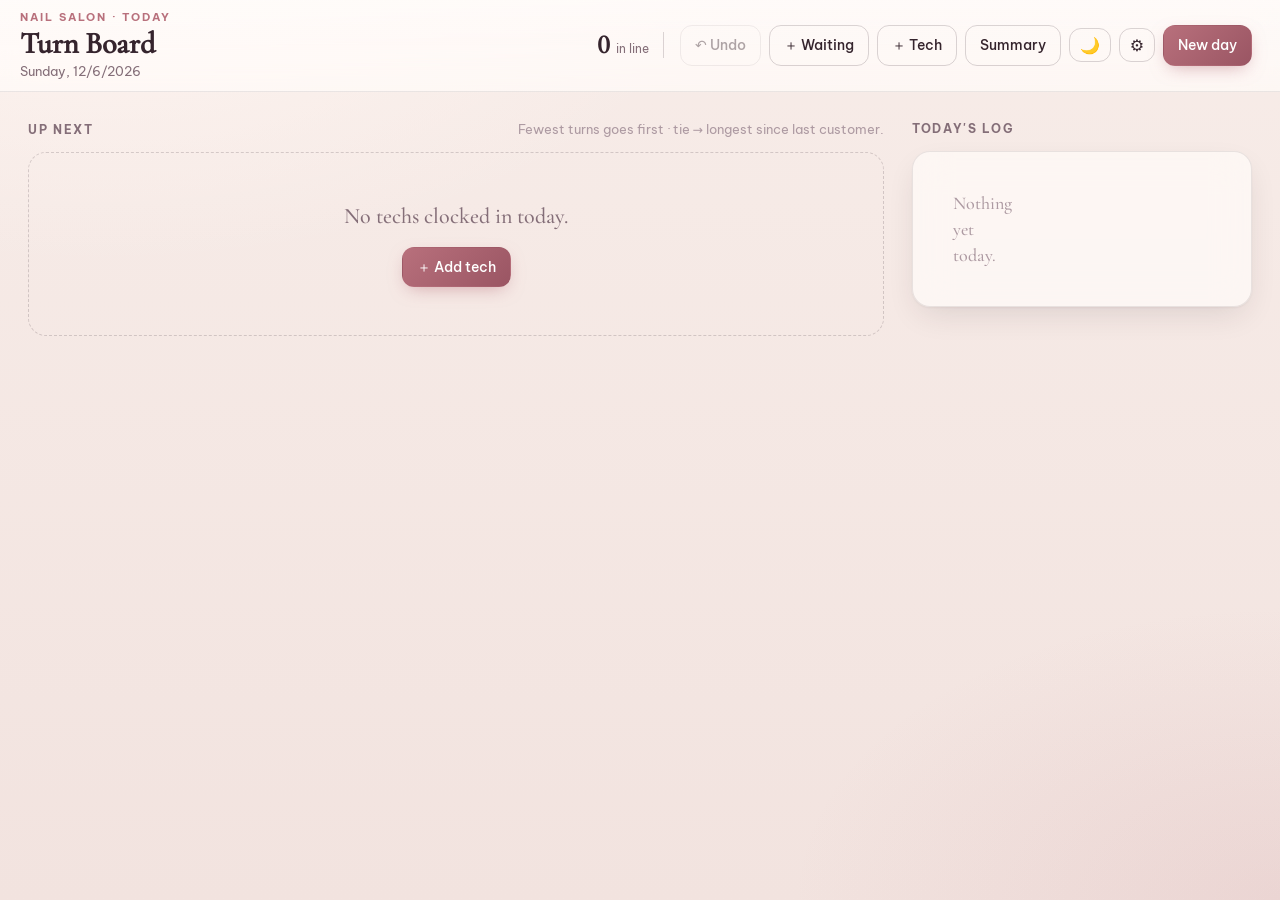
==== commit e7ac6beb: "Pending waiting queue + English UI + bo 3D tinh gian" ====
--- a/index.html
+++ b/index.html
@@ -1,10 +1,12 @@
 <!doctype html>
-<html lang="vi">
+<html lang="en">
 <head>
 <meta charset="utf-8">
 <meta name="viewport" content="width=device-width, initial-scale=1">
 <meta name="color-scheme" content="light">
-<title>Bảng chấm turn</title>
+<title>Turn Board</title>
+<link rel="icon" href="data:image/svg+xml,%3Csvg xmlns='http://www.w3.org/2000/svg' viewBox='0 0 64 64'%3E%3Ctext y='52' font-size='52'%3E%F0%9F%92%85%3C/text%3E%3C/svg%3E">
+<meta name="theme-color" content="#F5E9E6">
 <link rel="stylesheet" href="fonts-embedded.css">
 <link rel="stylesheet" href="styles.css">
 <script>
@@ -16,184 +18,275 @@
 
 <header class="topbar" id="topbar">
   <div class="brand">
-    <div id="hero3d" aria-hidden="true" title="Màu sơn = thợ đang tới lượt"></div>
     <div class="brand-text">
-      <span class="eyebrow">Nail salon · hôm nay</span>
-      <h1>Bảng chấm turn</h1>
+      <span class="eyebrow">Nail salon · today</span>
+      <h1>Turn Board</h1>
       <span id="today-label" class="today"></span>
     </div>
   </div>
   <div class="topbar-actions">
-    <div class="queue-stat" title="Số thợ đang trong hàng chờ"><b id="queue-count">0</b><span>thợ trong hàng</span></div>
-    <button id="btn-undo" class="btn ghost" title="Hoàn tác hành động cuối (Ctrl+Z)">↶ Hoàn tác</button>
-    <button id="btn-add" class="btn ghost">＋ Thêm thợ</button>
-    <button id="btn-summary" class="btn ghost">Tổng kết</button>
-    <button id="btn-theme" class="btn ghost icon" title="Sáng / tối" aria-label="Đổi chế độ sáng tối">🌙</button>
-    <button id="btn-settings" class="btn ghost icon" title="Cài đặt" aria-label="Cài đặt">⚙</button>
-    <button id="btn-newday" class="btn primary">Ngày mới</button>
+    <div class="queue-stat" title="Techs available in line"><b id="queue-count">0</b><span>in line</span></div>
+    <button id="btn-undo" class="btn ghost" title="Undo last action (Ctrl+Z)">↶ Undo</button>
+    <button id="btn-wait" class="btn ghost" title="Walk-in waiting, no tech assigned yet">＋ Waiting</button>
+    <button id="btn-add" class="btn ghost">＋ Tech</button>
+    <button id="btn-summary" class="btn ghost">Summary</button>
+    <button id="btn-theme" class="btn ghost icon" title="Light / dark" aria-label="Toggle theme">🌙</button>
+    <button id="btn-settings" class="btn ghost icon" title="Settings" aria-label="Settings">⚙</button>
+    <button id="btn-newday" class="btn primary">New day</button>
   </div>
 </header>
 
 <main class="layout">
   <section class="board">
+    <!-- Khách chờ chưa gán thợ -->
+    <div id="waiting-wrap" class="waiting hidden">
+      <div class="section-head">
+        <h2>⏳ Waiting <span id="waiting-count" class="pill"></span></h2>
+        <p class="hint">Customers with no tech assigned yet. Tap <b>Assign</b> when someone is ready.</p>
+      </div>
+      <div id="waiting" class="cards small"></div>
+    </div>
+
     <div class="section-head">
-      <h2>Hàng chờ</h2>
-      <p class="hint">Ai ít turn nhất đứng đầu · hoà thì ai làm khách lâu hơn đứng trước.</p>
+      <h2>Up next</h2>
+      <p class="hint">Fewest turns goes first · tie → longest since last customer.</p>
     </div>
     <div id="queue" class="cards"></div>
+    <div id="queue-empty" class="queue-empty hidden">
+      <span class="live-dot" aria-hidden="true"></span>
+      No one is free — everyone is with a customer. Wait for a <b>Done</b>, use <b>＋ Take another</b>, or add the customer to <b>Waiting</b>.
+    </div>
+
+    <div id="working-wrap" class="working hidden">
+      <div class="section-head">
+        <h2>With customers <span id="working-count" class="pill"></span></h2>
+        <p class="hint">Tap <b>Done</b> when finished → tech returns to the line by points.</p>
+      </div>
+      <div id="working" class="cards"></div>
+    </div>
 
     <div id="bench-wrap" class="bench hidden">
       <div class="section-head">
-        <h2>Tạm nghỉ / Đã về</h2>
+        <h2>On break / Left</h2>
       </div>
       <div id="bench" class="cards small"></div>
     </div>
 
     <div id="empty" class="empty hidden">
-      <p>Chưa có thợ nào trong ca hôm nay.</p>
-      <button class="btn primary" data-action="open-add">＋ Thêm thợ</button>
+      <p>No techs clocked in today.</p>
+      <button class="btn primary" data-action="open-add">＋ Add tech</button>
     </div>
   </section>
 
   <aside class="logpanel">
     <div class="section-head">
-      <h2>Nhật ký hôm nay</h2>
+      <h2>Today's log</h2>
     </div>
     <ol id="log" class="log"></ol>
   </aside>
 </main>
 
-<!-- Modal: Nhận khách -->
+<!-- Modal: Take customer -->
 <dialog id="dlg-assign" class="modal">
   <form method="dialog" id="form-assign">
-    <h3>Nhận khách — <span id="assign-name"></span></h3>
-    <div class="field">
-      <label>Tính bao nhiêu turn?</label>
+    <h3>Take customer — <span id="assign-name"></span></h3>
+    <p id="assign-busy-note" class="muted hidden">This tech is busy — this is an <b>extra</b> customer.</p>
+    <div class="field">
+      <label>Service</label>
+      <div id="services" class="chips"></div>
+    </div>
+    <div class="field">
+      <label>Turns <span class="muted">(auto-filled by service, editable)</span></label>
       <div class="segmented" id="weight-seg">
-        <button type="button" data-w="1" class="on">1 turn<small>full set, dịch vụ thường</small></button>
-        <button type="button" data-w="0.5">½ turn<small>mani thường, đổi nước sơn</small></button>
-        <button type="button" data-w="0">0<small>không tính</small></button>
-        <button type="button" data-w="custom">Khác<small>tự nhập</small></button>
-      </div>
-      <input type="number" id="weight-custom" class="input hidden" step="0.25" min="0" placeholder="vd 1.5">
-    </div>
-    <div class="field">
-      <label>Làm chung với ai? <span class="muted">(bỏ trống nếu làm 1 mình)</span></label>
-      <div id="coworkers" class="chips"></div>
-    </div>
-    <div id="split-wrap" class="field hidden">
-      <label>Chia turn từng người</label>
-      <div id="split-rows" class="split"></div>
-    </div>
-    <div class="field">
-      <label>Ghi chú <span class="muted">(tuỳ chọn)</span></label>
-      <input type="text" id="assign-note" class="input" placeholder="vd: request, full set gel, chân...">
-    </div>
-    <div class="modal-actions">
-      <button type="button" class="btn ghost" data-close>Huỷ</button>
-      <button type="submit" class="btn primary">Xác nhận</button>
-    </div>
-  </form>
-</dialog>
-
-<!-- Modal: Sửa điểm -->
+        <button type="button" data-w="1" class="on">1 turn<small>full set, most services</small></button>
+        <button type="button" data-w="0.5">½ turn<small>regular mani, polish change</small></button>
+        <button type="button" data-w="0">0<small>no charge</small></button>
+        <button type="button" data-w="custom">Other<small>type it</small></button>
+      </div>
+      <input type="number" id="weight-custom" class="input hidden" step="0.25" min="0" placeholder="e.g. 1.5">
+    </div>
+    <div class="field">
+      <label>2nd service / 2nd tech? <span class="muted">(leave empty if one tech does it all)</span></label>
+      <div id="parts" class="parts"></div>
+      <button type="button" class="btn ghost" id="btn-add-part">＋ Add a part</button>
+      <p class="muted tiny">Pick a tech for the 2nd part — or <b>⏳ Pending</b> if you don't know yet who will do it. Pending parts sit in <b>Waiting</b>; points count when someone takes it.</p>
+    </div>
+    <div class="field">
+      <label>Note <span class="muted">(optional)</span></label>
+      <input type="text" id="assign-note" class="input" placeholder="e.g. request, gel full set...">
+    </div>
+    <div class="modal-actions">
+      <button type="button" class="btn ghost" data-close>Cancel</button>
+      <button type="submit" class="btn primary">Confirm</button>
+    </div>
+  </form>
+</dialog>
+
+<!-- Modal: Start held part (shows when earlier part of same customer is done) -->
+<dialog id="dlg-start" class="modal">
+  <div>
+    <h3>This customer has another part</h3>
+    <div id="start-list" class="parts"></div>
+    <div class="modal-actions">
+      <button type="button" class="btn ghost" data-close>Later</button>
+    </div>
+  </div>
+</dialog>
+
+<!-- Modal: Add waiting customer (no tech yet) -->
+<dialog id="dlg-wait" class="modal">
+  <form method="dialog" id="form-wait">
+    <h3>⏳ Add waiting customer</h3>
+    <p class="muted">No tech assigned yet — points count when a tech takes them.</p>
+    <div class="field">
+      <label>Service</label>
+      <div id="wait-services" class="chips"></div>
+    </div>
+    <div class="field">
+      <label>Turns</label>
+      <input type="number" id="wait-weight" class="input" step="0.25" min="0" value="1">
+    </div>
+    <div class="field">
+      <label>Note <span class="muted">(optional)</span></label>
+      <input type="text" id="wait-note" class="input" placeholder="e.g. name, requested color...">
+    </div>
+    <div class="modal-actions">
+      <button type="button" class="btn ghost" data-close>Cancel</button>
+      <button type="submit" class="btn primary">Add</button>
+    </div>
+  </form>
+</dialog>
+
+<!-- Modal: Assign waiting customer to a tech -->
+<dialog id="dlg-claim" class="modal">
+  <form method="dialog" id="form-claim">
+    <h3>Assign — <span id="claim-service"></span></h3>
+    <p class="muted" id="claim-info"></p>
+    <div class="field">
+      <label>Tech <span class="muted">(next in line is suggested)</span></label>
+      <select id="claim-tech" class="input"></select>
+    </div>
+    <div class="field">
+      <div class="seg2" id="claim-when">
+        <button type="button" class="seg2-btn on" data-v="start">Start now</button>
+        <button type="button" class="seg2-btn" data-v="hold">Hold for later</button>
+      </div>
+      <p class="muted tiny">Start now = tech sits down with the customer. Hold = tech keeps the customer but stays in line until they start.</p>
+    </div>
+    <div class="modal-actions">
+      <button type="button" class="btn ghost" data-close>Cancel</button>
+      <button type="submit" class="btn primary">Assign</button>
+    </div>
+  </form>
+</dialog>
+
+<!-- Modal: Adjust points -->
 <dialog id="dlg-adjust" class="modal">
   <form method="dialog" id="form-adjust">
-    <h3>Sửa điểm — <span id="adjust-name"></span></h3>
-    <p class="muted">Đang có <b id="adjust-current" class="mono"></b> turn.</p>
+    <h3>Adjust points — <span id="adjust-name"></span></h3>
+    <p class="muted">Currently <b id="adjust-current" class="mono"></b> turns.</p>
     <div class="segmented" id="adjust-seg">
       <button type="button" data-d="-1">−1</button>
       <button type="button" data-d="-0.5">−½</button>
       <button type="button" data-d="0.5" class="on">+½</button>
       <button type="button" data-d="1">+1</button>
-      <button type="button" data-d="custom">Khác</button>
-    </div>
-    <input type="number" id="adjust-custom" class="input hidden" step="0.25" placeholder="vd -0.25 hoặc 2">
-    <div class="field">
-      <label>Lý do <span class="muted">(tuỳ chọn)</span></label>
-      <input type="text" id="adjust-note" class="input" placeholder="vd: hôm qua còn nợ 1 turn">
-    </div>
-    <div class="modal-actions">
-      <button type="button" class="btn ghost" data-close>Huỷ</button>
-      <button type="submit" class="btn primary">Lưu</button>
-    </div>
-  </form>
-</dialog>
-
-<!-- Modal: Thêm thợ -->
+      <button type="button" data-d="custom">Other</button>
+    </div>
+    <input type="number" id="adjust-custom" class="input hidden" step="0.25" placeholder="e.g. -0.25 or 2">
+    <div class="field">
+      <label>Reason <span class="muted">(optional)</span></label>
+      <input type="text" id="adjust-note" class="input" placeholder="e.g. owed 1 turn from yesterday">
+    </div>
+    <div class="modal-actions">
+      <button type="button" class="btn ghost" data-close>Cancel</button>
+      <button type="submit" class="btn primary">Save</button>
+    </div>
+  </form>
+</dialog>
+
+<!-- Modal: Add tech -->
 <dialog id="dlg-add" class="modal">
   <form method="dialog" id="form-add">
-    <h3>Thêm thợ vào ca</h3>
-    <div class="field">
-      <label>Tên thợ</label>
-      <input type="text" id="add-name" class="input" placeholder="vd: Chị Lan" autocomplete="off" required>
+    <h3>Add tech</h3>
+    <div class="field">
+      <label>Name</label>
+      <input type="text" id="add-name" class="input" placeholder="e.g. Lan" autocomplete="off" required>
     </div>
     <div id="add-roster-wrap" class="field hidden">
-      <label>Hoặc chọn thợ có sẵn hôm nay chưa vào ca</label>
+      <label>Or pick someone not clocked in yet</label>
       <div id="add-roster" class="chips"></div>
     </div>
     <p class="muted" id="add-hint"></p>
     <div class="modal-actions">
-      <button type="button" class="btn ghost" data-close>Huỷ</button>
-      <button type="submit" class="btn primary">Thêm</button>
-    </div>
-  </form>
-</dialog>
-
-<!-- Modal: Ngày mới -->
+      <button type="button" class="btn ghost" data-close>Cancel</button>
+      <button type="submit" class="btn primary">Add</button>
+    </div>
+  </form>
+</dialog>
+
+<!-- Modal: New day -->
 <dialog id="dlg-newday" class="modal">
   <form method="dialog" id="form-newday">
-    <h3>Bắt đầu ngày mới</h3>
-    <p class="muted">Điểm về 0, nhật ký xoá. Chọn ai đi làm hôm nay và sắp thứ tự vào ca (trên cùng = vào trước).</p>
+    <h3>Start a new day</h3>
+    <p class="muted">Points reset to 0, log clears. Pick who works today and drag the clock-in order (top = first).</p>
     <div id="newday-list" class="roster"></div>
     <div class="field row">
-      <input type="text" id="newday-newname" class="input" placeholder="Thêm thợ mới..." autocomplete="off">
+      <input type="text" id="newday-newname" class="input" placeholder="Add a new tech..." autocomplete="off">
       <button type="button" class="btn ghost" id="newday-addname">＋</button>
     </div>
     <div class="modal-actions">
-      <button type="button" class="btn ghost" data-close>Để sau</button>
-      <button type="submit" class="btn primary">Bắt đầu ngày mới</button>
-    </div>
-  </form>
-</dialog>
-
-<!-- Modal: Tổng kết -->
+      <button type="button" class="btn ghost" data-close>Later</button>
+      <button type="submit" class="btn primary">Start new day</button>
+    </div>
+  </form>
+</dialog>
+
+<!-- Modal: Summary -->
 <dialog id="dlg-summary" class="modal">
   <div>
-    <h3>Tổng kết hôm nay</h3>
+    <h3>Today's summary</h3>
     <table class="table" id="summary-table">
-      <thead><tr><th>Thợ</th><th>Khách</th><th>Turn</th><th>Skip</th><th>Trạng thái</th></tr></thead>
+      <thead><tr><th>Tech</th><th>Customers</th><th>Turns</th><th>Skips</th><th>Minutes</th><th>Status</th></tr></thead>
       <tbody></tbody>
     </table>
     <div class="modal-actions">
-      <button type="button" class="btn primary" data-close>Đóng</button>
-    </div>
-  </div>
-</dialog>
-
-<!-- Modal: Cài đặt -->
+      <button type="button" class="btn primary" data-close>Close</button>
+    </div>
+  </div>
+</dialog>
+
+<!-- Modal: Settings -->
 <dialog id="dlg-settings" class="modal">
   <div>
-    <h3>Cài đặt</h3>
+    <h3>Settings</h3>
     <label class="toggle">
       <input type="checkbox" id="set-skipcosts">
-      <span><b>Skip = mất lượt</b><small>Bật: bỏ lượt bị tính +1 turn, xuống cuối. Tắt: bỏ lượt không mất gì, vẫn là NEXT.</small></span>
+      <span><b>Skip costs a turn</b><small>On: skipping adds +1 turn and moves the tech down. Off: skipping is free, tech stays next.</small></span>
     </label>
     <label class="toggle">
       <input type="checkbox" id="set-latecatchup">
-      <span><b>Vào trễ = bắt kịp điểm</b><small>Bật: thợ vào trễ khởi đầu bằng điểm thấp nhất hiện tại (không cướp hết khách của người tới sớm). Tắt: khởi đầu 0.</small></span>
+      <span><b>Late arrivals catch up</b><small>On: a tech clocking in late starts at today's lowest points (won't grab every customer). Off: starts at 0.</small></span>
     </label>
     <div class="field">
-      <label>Danh sách thợ</label>
+      <label>Services &amp; turns <span class="muted">(shown as buttons when taking a customer)</span></label>
+      <div id="settings-services" class="roster"></div>
+      <div class="field row">
+        <input type="text" id="svc-name" class="input" placeholder="New service name" autocomplete="off">
+        <input type="number" id="svc-weight" class="input" step="0.25" min="0" value="1" style="max-width:90px" title="Turns">
+        <button type="button" class="btn ghost" id="svc-add">＋</button>
+      </div>
+    </div>
+    <div class="field">
+      <label>Techs</label>
       <div id="settings-roster" class="roster"></div>
     </div>
     <div class="field row">
-      <button type="button" class="btn ghost" id="btn-export">Sao lưu (tải JSON)</button>
-      <button type="button" class="btn ghost" id="btn-import">Nạp lại từ JSON</button>
+      <button type="button" class="btn ghost" id="btn-export">Backup (JSON)</button>
+      <button type="button" class="btn ghost" id="btn-import">Restore from JSON</button>
       <input type="file" id="import-file" accept="application/json" class="hidden">
     </div>
     <div class="modal-actions">
-      <button type="button" class="btn primary" data-close>Đóng</button>
+      <button type="button" class="btn primary" data-close>Close</button>
     </div>
   </div>
 </dialog>
@@ -201,9 +294,6 @@
 <div id="toast" class="toast hidden"></div>
 <canvas id="fx-canvas" aria-hidden="true"></canvas>
 
-<script src="vendor/three.min.js"></script>
-<script src="vendor/RoomEnvironment.js"></script>
-<script src="hero3d.js"></script>
 <script src="fx.js"></script>
 <script src="turn-logic.js"></script>
 <script src="app.js"></script>
--- a/styles.css
+++ b/styles.css
@@ -60,6 +60,11 @@
 }
 
 * { box-sizing: border-box; }
+
+/* ── Khách chờ (chưa gán thợ) ── */
+.wait-card { border-style: dashed; border-color: var(--amber); }
+.badge.waitb { background: var(--amber-soft); color: var(--amber); }
+.waiting .cards { margin-bottom: 6px; }
 html, body { margin: 0; min-height: 100%; }
 body {
   font-family: var(--sans);
@@ -123,6 +128,22 @@
   .queue-stat { margin-right: 4px; padding-right: 10px; }
   #hero3d { width: 88px; height: 88px; margin: -10px 0; }
 }
+/* Điện thoại: header xếp 2 tầng — thương hiệu trên, nút dưới, không chồng chữ */
+@media (max-width: 720px) {
+  .topbar { flex-wrap: wrap; position: static; padding: 8px 12px 10px; gap: 8px; }
+  .brand { width: 100%; }
+  .brand-text { min-width: 0; }
+  h1 { font-size: 22px; white-space: normal; line-height: 1.1; }
+  .topbar-actions { width: 100%; justify-content: flex-start; gap: 6px; }
+  .topbar-actions .btn { padding: 8px 10px; font-size: 13px; }
+  .queue-stat { margin-right: 2px; padding-right: 8px; }
+  .queue-stat b { font-size: 22px; }
+  #hero3d { width: 72px; height: 72px; margin: -6px 0; }
+  .layout { padding: 14px; gap: 16px; }
+  .section-head { flex-direction: column; align-items: flex-start; gap: 4px; }
+  .job { flex-wrap: wrap; }
+  .btn.done { flex: 1 1 100%; }
+}
 
 /* ── Buttons ─────────────────────────────────────────── */
 .btn {
@@ -157,7 +178,7 @@
   gap: 28px; padding: 28px; max-width: 1560px; margin: 0 auto;
 }
 @media (max-width: 1250px) { .layout { grid-template-columns: minmax(0, 1fr) 296px; gap: 20px; padding: 22px; } .board .cards { grid-template-columns: repeat(auto-fill, minmax(215px, 1fr)); } }
-@media (max-width: 1000px) { .layout { grid-template-columns: 1fr; } .logpanel { position: static; max-height: 420px; } }
+
 .section-head { display: flex; align-items: baseline; justify-content: space-between; gap: 12px; margin-bottom: 14px; }
 .hint { color: var(--ink-3); font-size: 12.5px; }
 
@@ -232,6 +253,76 @@
 .card-actions .btn { padding: 7px 9px; font-size: 12.5px; }
 .card-actions .btn.primary { flex: 1 1 100%; padding: 12px; font-size: 15px; font-weight: 600; letter-spacing: .01em; }
 
+.queue-empty {
+  display: flex; align-items: center; gap: 12px;
+  padding: 16px 18px; border-radius: var(--radius); border: 1.5px dashed var(--hair-2);
+  color: var(--ink-2); font-size: 14px; background: var(--glass);
+}
+.queue-empty b { color: var(--ink); }
+
+/* Phần thêm cho cùng khách (popup Nhận khách) */
+.parts { display: flex; flex-direction: column; gap: 8px; margin-bottom: 8px; }
+.part-row {
+  display: grid; grid-template-columns: 1.1fr 1.3fr 74px auto auto; gap: 6px; align-items: center;
+  padding: 8px; border-radius: 12px; border: 1px solid var(--hair); background: var(--paper);
+}
+.part-row.later { border-color: var(--gold); background: var(--gold-soft); }
+.part-row .input { padding: 7px 8px; font-size: 13px; }
+.seg2 { display: inline-flex; border: 1px solid var(--hair-2); border-radius: 999px; overflow: hidden; }
+.seg2-btn { font: inherit; font-size: 12px; font-weight: 600; padding: 6px 10px; border: 0; background: transparent; color: var(--ink-2); cursor: pointer; }
+.seg2-btn.on { background: var(--ink); color: var(--paper); }
+.tiny { font-size: 12px; margin-top: 8px; line-height: 1.5; }
+.start-row { grid-template-columns: 1fr auto; }
+.start-info { display: flex; align-items: center; gap: 6px; flex-wrap: wrap; }
+@media (max-width: 720px) { .part-row { grid-template-columns: 1fr 1fr; } .part-row .seg2 { grid-column: 1 / -1; justify-self: start; } }
+
+/* Dải "đang giữ khách" trên thẻ thợ */
+.pending { display: flex; flex-direction: column; gap: 6px; }
+.pending-row {
+  display: flex; align-items: center; justify-content: space-between; gap: 8px; flex-wrap: wrap;
+  padding: 8px 10px; border-radius: 12px; border: 1px dashed var(--gold); background: var(--gold-soft);
+}
+.pending-info { display: flex; flex-direction: column; gap: 1px; min-width: 0; }
+.pending-tag { font-size: 10px; font-weight: 700; letter-spacing: .12em; text-transform: uppercase; color: var(--gold); }
+.pending-svc { font-weight: 600; font-size: 13px; }
+.pending-after { font-size: 12px; color: var(--ink-2); }
+.pending-ops { display: flex; gap: 4px; align-items: center; flex-wrap: wrap; }
+.pending-ops .btn { padding: 6px 10px; font-size: 12px; }
+.select-switch {
+  width: auto; padding: 6px 8px; font-size: 12px; border-radius: 8px;
+  background: var(--paper); color: var(--ink-2); cursor: pointer;
+}
+.select-switch:hover { color: var(--ink); border-color: var(--rose); }
+.log .w.later { background: var(--gold-soft); color: var(--ink); }
+.log li.start .tag { color: var(--sage); }
+.log li.cancel .tag { color: var(--gold); }
+
+/* Khu "Đang làm khách" */
+.working { margin-top: 32px; }
+.card.busy { background: var(--glass-strong); border-color: var(--sage-soft); }
+.card.busy .card-name { font-size: 19px; }
+.badge.busy { background: var(--sage-soft); color: var(--sage); font-style: italic; }
+.live-dot { width: 9px; height: 9px; border-radius: 50%; background: var(--sage); box-shadow: 0 0 0 0 var(--sage-soft); animation: live 1.8s ease-out infinite; }
+@keyframes live { 0% { box-shadow: 0 0 0 0 rgba(94, 158, 134, .55); } 100% { box-shadow: 0 0 0 10px rgba(94, 158, 134, 0); } }
+.jobs { display: flex; flex-direction: column; gap: 8px; }
+.job {
+  display: flex; align-items: center; justify-content: space-between; gap: 10px;
+  padding: 10px 12px; border-radius: 12px; background: var(--paper); border: 1px solid var(--hair);
+}
+.job-info { display: flex; flex-direction: column; gap: 2px; min-width: 0; }
+.job-service { font-weight: 600; font-size: 15px; }
+.job-meta { font-size: 12px; color: var(--ink-2); display: flex; align-items: center; gap: 4px; flex-wrap: wrap; }
+.job-meta .timer { font-size: 15px; color: var(--ink); font-weight: 600; font-variant-numeric: tabular-nums; }
+.job-meta .w { font-family: var(--mono); font-size: 11px; background: var(--gold-soft); padding: 1px 6px; border-radius: 6px; }
+.job-note { font-size: 12px; color: var(--ink-3); }
+.btn.done { padding: 9px 16px; font-weight: 700; flex: 0 0 auto; background: linear-gradient(135deg, var(--sage), #4d8c76); box-shadow: 0 6px 16px -6px rgba(94, 158, 134, .6); }
+[data-theme="dark"] .btn.done { color: #10201a; }
+.card-points.small b { font-size: 26px; }
+.card-points.small span { font-size: 11px; }
+.chip.svc { display: inline-flex; align-items: baseline; gap: 6px; }
+.chip.svc small { font-family: var(--mono); font-size: 11px; color: var(--ink-3); }
+.chip.svc.on small { color: var(--rose-deep); }
+
 .empty {
   border: 1.5px dashed var(--hair-2); border-radius: var(--radius); padding: 48px 24px; text-align: center;
   color: var(--ink-2); display: flex; flex-direction: column; align-items: center; gap: 14px;
@@ -341,3 +432,33 @@
   *, *::before, *::after { animation: none !important; transition: none !important; }
   .card { transform: none; }
 }
+
+/* ── CHẾ ĐỘ GỌN: cửa sổ hẹp (xài chung màn hình với app khác, vd Fresha) ──
+   Thẻ thợ đổi từ khối dọc to → hàng ngang 2 dòng; giấu chữ phụ; nhật ký thu gọn có cuộn riêng. */
+@media (max-width: 1080px) {
+  .layout { grid-template-columns: 1fr; padding: 14px; gap: 16px; }
+  .logpanel { position: static; }
+  .logpanel .log { max-height: 300px; }
+  .hint { display: none; }
+  .board .cards, .board .cards.small { grid-template-columns: 1fr; gap: 8px; }
+  .card, .card.next { grid-column: auto; }
+  .card {
+    flex-direction: row; flex-wrap: wrap; align-items: center;
+    gap: 4px 10px; padding: 10px 14px;
+  }
+  .card-top { display: contents; }
+  .rank { order: 0; }
+  .card-name { order: 1; font-size: 17px; }
+  .badge { order: 2; }
+  .card-points { order: 3; margin-left: auto; }
+  .card-points b, .card-points.small b { font-size: 26px; }
+  .card-points span { font-size: 11px; }
+  .card-meta { display: none; }
+  .jobs { order: 4; flex-basis: 100%; }
+  .pending { order: 5; flex-basis: 100%; margin-top: 4px; }
+  .card-actions { order: 6; flex-basis: 100%; margin-top: 4px; gap: 6px; }
+  .card-actions .btn.primary { flex: 1 1 auto; padding: 9px; font-size: 14px; }
+  .card-actions .btn { padding: 7px 10px; font-size: 12px; }
+  .job { padding: 8px 10px; }
+  .btn.done { padding: 8px 14px; }
+}
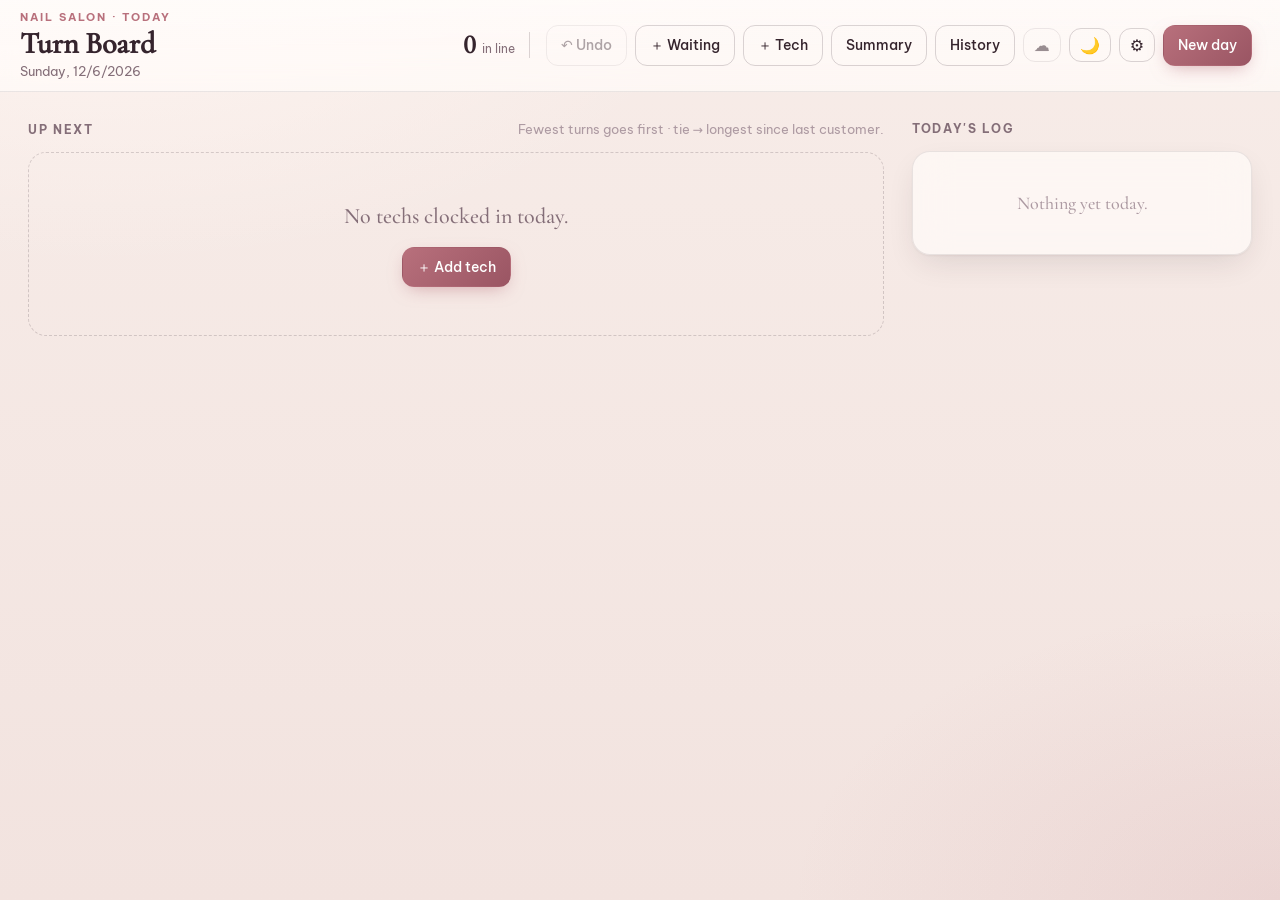
==== commit 9f5b8f81: "v8: tai khoan chu tiem + dong bo Supabase, lich su theo tuan, Clock in thu gon" ====
--- a/index.html
+++ b/index.html
@@ -30,6 +30,8 @@
     <button id="btn-wait" class="btn ghost" title="Walk-in waiting, no tech assigned yet">＋ Waiting</button>
     <button id="btn-add" class="btn ghost">＋ Tech</button>
     <button id="btn-summary" class="btn ghost">Summary</button>
+    <button id="btn-history" class="btn ghost" title="Past days, week by week">History</button>
+    <button id="btn-cloud" class="btn ghost icon cloud-off" title="Owner account" aria-label="Owner account">☁</button>
     <button id="btn-theme" class="btn ghost icon" title="Light / dark" aria-label="Toggle theme">🌙</button>
     <button id="btn-settings" class="btn ghost icon" title="Settings" aria-label="Settings">⚙</button>
     <button id="btn-newday" class="btn primary">New day</button>
@@ -38,13 +40,29 @@
 
 <main class="layout">
   <section class="board">
+    <!-- Thợ chưa vào ca — tap tên + PIN để clock in, thứ tự turn = thứ tự tới thật -->
+    <div id="clockin-wrap" class="clockin hidden">
+      <div class="section-head">
+        <h2>👋 Clock in <span id="clockin-count" class="pill"></span></h2>
+        <div class="head-ops">
+          <p class="hint">Tap your name when you arrive — the turn order follows real arrival time.</p>
+          <button type="button" id="btn-clockin-toggle" class="btn subtle" aria-expanded="true" aria-controls="clockin">Hide</button>
+        </div>
+      </div>
+      <div id="clockin" class="clock-chips"></div>
+      <p id="clockin-extra" class="clockin-extra hidden">
+        <span id="clockin-extra-text"></span>
+        <button type="button" id="btn-clockin-all" class="linkish">Show everyone</button>
+      </p>
+    </div>
+
     <!-- Khách chờ chưa gán thợ -->
     <div id="waiting-wrap" class="waiting hidden">
       <div class="section-head">
         <h2>⏳ Waiting <span id="waiting-count" class="pill"></span></h2>
-        <p class="hint">Customers with no tech assigned yet. Tap <b>Assign</b> when someone is ready.</p>
-      </div>
-      <div id="waiting" class="cards small"></div>
+        <p class="hint">Line up the work ahead of time. The turn only counts when someone taps <b>Start</b>.</p>
+      </div>
+      <div id="waiting" class="cards wait-cards"></div>
     </div>
 
     <div class="section-head">
@@ -54,7 +72,9 @@
     <div id="queue" class="cards"></div>
     <div id="queue-empty" class="queue-empty hidden">
       <span class="live-dot" aria-hidden="true"></span>
-      No one is free — everyone is with a customer. Wait for a <b>Done</b>, use <b>＋ Take another</b>, or add the customer to <b>Waiting</b>.
+      <!-- Bọc trong 1 span: .queue-empty là flex, để trần thì mỗi <b> thành một ô flex
+           riêng và câu văn bị xé rời ra với khoảng hở 12px giữa các mảnh -->
+      <span>No one is free — everyone is with a customer. Wait for a <b>Done</b>, use <b>＋ Take another</b>, or add the customer to <b>Waiting</b>.</span>
     </div>
 
     <div id="working-wrap" class="working hidden">
@@ -73,7 +93,7 @@
     </div>
 
     <div id="empty" class="empty hidden">
-      <p>No techs clocked in today.</p>
+      <p id="empty-msg">No techs clocked in today.</p>
       <button class="btn primary" data-action="open-add">＋ Add tech</button>
     </div>
   </section>
@@ -133,26 +153,32 @@
   </div>
 </dialog>
 
-<!-- Modal: Add waiting customer (no tech yet) -->
+<!-- Modal: Add waiting customer, or add one more part to a waiting customer -->
 <dialog id="dlg-wait" class="modal">
   <form method="dialog" id="form-wait">
-    <h3>⏳ Add waiting customer</h3>
-    <p class="muted">No tech assigned yet — points count when a tech takes them.</p>
+    <h3 id="wait-title">⏳ Add waiting customer</h3>
+    <p class="muted" id="wait-sub">Line the work up now. The turn only counts when someone taps Start.</p>
     <div class="field">
       <label>Service</label>
       <div id="wait-services" class="chips"></div>
     </div>
-    <div class="field">
-      <label>Turns</label>
-      <input type="number" id="wait-weight" class="input" step="0.25" min="0" value="1">
-    </div>
-    <div class="field">
+    <div class="field row">
+      <div style="flex:0 0 120px">
+        <label style="display:block;font-weight:600;font-size:12.5px;margin-bottom:7px">Turns</label>
+        <input type="number" id="wait-weight" class="input" step="0.25" min="0" value="1">
+      </div>
+      <div style="flex:1">
+        <label style="display:block;font-weight:600;font-size:12.5px;margin-bottom:7px">Tech <span class="muted">(optional)</span></label>
+        <select id="wait-tech" class="input"></select>
+      </div>
+    </div>
+    <div class="field" id="wait-note-field">
       <label>Note <span class="muted">(optional)</span></label>
       <input type="text" id="wait-note" class="input" placeholder="e.g. name, requested color...">
     </div>
     <div class="modal-actions">
       <button type="button" class="btn ghost" data-close>Cancel</button>
-      <button type="submit" class="btn primary">Add</button>
+      <button type="submit" class="btn primary" id="wait-submit">Add</button>
     </div>
   </form>
 </dialog>
@@ -169,9 +195,9 @@
     <div class="field">
       <div class="seg2" id="claim-when">
         <button type="button" class="seg2-btn on" data-v="start">Start now</button>
-        <button type="button" class="seg2-btn" data-v="hold">Hold for later</button>
-      </div>
-      <p class="muted tiny">Start now = tech sits down with the customer. Hold = tech keeps the customer but stays in line until they start.</p>
+        <button type="button" class="seg2-btn" data-v="hold">Assign only</button>
+      </div>
+      <p class="muted tiny"><b>Start now</b> = tech sits down with the customer, and the turn counts right away. <b>Assign only</b> = pencil them in. No turn counts yet, and they keep taking walk-ins until you tap Start.</p>
     </div>
     <div class="modal-actions">
       <button type="button" class="btn ghost" data-close>Cancel</button>
@@ -224,21 +250,35 @@
   </form>
 </dialog>
 
-<!-- Modal: New day -->
-<dialog id="dlg-newday" class="modal">
-  <form method="dialog" id="form-newday">
-    <h3>Start a new day</h3>
-    <p class="muted">Points reset to 0, log clears. Pick who works today and drag the clock-in order (top = first).</p>
-    <div id="newday-list" class="roster"></div>
-    <div class="field row">
-      <input type="text" id="newday-newname" class="input" placeholder="Add a new tech..." autocomplete="off">
-      <button type="button" class="btn ghost" id="newday-addname">＋</button>
-    </div>
-    <div class="modal-actions">
-      <button type="button" class="btn ghost" data-close>Later</button>
-      <button type="submit" class="btn primary">Start new day</button>
-    </div>
-  </form>
+<!-- Modal: PIN clock-in (tạo lần đầu / xác thực) -->
+<dialog id="dlg-pin" class="modal pin-modal">
+  <form method="dialog" id="form-pin">
+    <h3 id="pin-title">Clock in — <span id="pin-name"></span></h3>
+    <p class="muted" id="pin-hint"></p>
+    <div class="pin-dots" id="pin-dots" aria-hidden="true"><span></span><span></span><span></span><span></span></div>
+    <input type="password" id="pin-input" class="input pin-input" inputmode="numeric" pattern="[0-9]*" maxlength="4" autocomplete="off" aria-label="PIN">
+    <div class="numpad" id="numpad">
+      <button type="button" data-k="1">1</button><button type="button" data-k="2">2</button><button type="button" data-k="3">3</button>
+      <button type="button" data-k="4">4</button><button type="button" data-k="5">5</button><button type="button" data-k="6">6</button>
+      <button type="button" data-k="7">7</button><button type="button" data-k="8">8</button><button type="button" data-k="9">9</button>
+      <button type="button" data-k="del" class="np-del">⌫</button><button type="button" data-k="0">0</button><button type="button" data-k="ok" class="np-ok">✓</button>
+    </div>
+    <p class="pin-error hidden" id="pin-error">Wrong PIN — try again.</p>
+    <div class="modal-actions">
+      <button type="button" class="btn ghost" data-close>Cancel</button>
+    </div>
+  </form>
+</dialog>
+
+<!-- Overlay: xem ảnh clock-in trong log -->
+<dialog id="dlg-photo" class="modal photo-modal">
+  <div>
+    <h3 id="photo-title"></h3>
+    <img id="photo-big" alt="Clock-in photo">
+    <div class="modal-actions">
+      <button type="button" class="btn primary" data-close>Close</button>
+    </div>
+  </div>
 </dialog>
 
 <!-- Modal: Summary -->
@@ -253,6 +293,98 @@
       <button type="button" class="btn primary" data-close>Close</button>
     </div>
   </div>
+</dialog>
+
+<!-- Modal: History — mỗi tuần một bảng, cột Thứ 2 → Chủ nhật -->
+<dialog id="dlg-history" class="modal wide">
+  <div>
+    <h3>History</h3>
+    <div class="week-nav">
+      <button type="button" class="btn ghost" id="hist-prev" title="Previous week">◀</button>
+      <b id="hist-label" class="week-label"></b>
+      <button type="button" class="btn ghost" id="hist-next" title="Next week">▶</button>
+      <button type="button" class="btn subtle" id="hist-today">This week</button>
+    </div>
+    <div class="table-scroll">
+      <table class="table week-table" id="hist-table">
+        <thead><tr id="hist-head"></tr></thead>
+        <tbody></tbody>
+        <tfoot><tr id="hist-foot"></tr></tfoot>
+      </table>
+    </div>
+    <p id="hist-empty" class="empty-note hidden">Nothing saved for this week. A day gets saved to History the moment you start the next day.</p>
+    <p class="muted tiny" id="hist-note"></p>
+    <div class="modal-actions">
+      <button type="button" class="btn ghost" id="hist-csv">Export CSV</button>
+      <button type="button" class="btn primary" data-close>Close</button>
+    </div>
+  </div>
+</dialog>
+
+<!-- Modal: Weekly schedule — ai làm thứ mấy -->
+<dialog id="dlg-schedule" class="modal wide">
+  <div>
+    <h3>Weekly schedule</h3>
+    <p class="muted">Tick the days each tech works. On any given day, <b>Clock in</b> only shows the techs scheduled for that day.</p>
+    <div class="table-scroll">
+      <table class="table sched-table" id="sched-table">
+        <thead><tr>
+          <th>Tech</th><th>Mon</th><th>Tue</th><th>Wed</th><th>Thu</th><th>Fri</th><th>Sat</th><th>Sun</th><th></th>
+        </tr></thead>
+        <tbody></tbody>
+      </table>
+    </div>
+    <p class="muted tiny">A tech with no day ticked never shows in Clock in. If someone turns up off-schedule, tap <b>Show everyone</b> on the board.</p>
+    <div class="modal-actions">
+      <button type="button" class="btn primary" data-close>Done</button>
+    </div>
+  </div>
+</dialog>
+
+<!-- Modal: Owner account (Supabase) -->
+<dialog id="dlg-account" class="modal">
+  <form method="dialog" id="form-account">
+    <h3>Owner account</h3>
+    <p class="muted">Sign in and every finished day is saved to your own Supabase project, so you can open the history from any machine.</p>
+
+    <div id="acct-setup" class="field">
+      <label>Supabase project <span class="muted">(one-time setup)</span></label>
+      <input id="acct-url" class="input" placeholder="https://xxxxxxxx.supabase.co" autocomplete="off" spellcheck="false">
+      <input id="acct-key" class="input" placeholder="anon public key" autocomplete="off" spellcheck="false" style="margin-top:8px">
+      <p class="muted tiny">Create a free project at supabase.com, run <b>supabase-setup.sql</b> in its SQL editor, then paste the Project URL and the anon key from Project Settings → API.</p>
+      <div class="field row">
+        <button type="button" class="btn primary" id="acct-save-keys">Save keys</button>
+        <button type="button" class="btn subtle" id="acct-forget-keys">Forget keys</button>
+      </div>
+    </div>
+
+    <div id="acct-login" class="field hidden">
+      <label>Email</label>
+      <input id="acct-email" class="input" type="email" autocomplete="username" spellcheck="false">
+      <label style="display:block;margin:10px 0 7px">Password</label>
+      <input id="acct-pass" class="input" type="password" autocomplete="current-password">
+      <div class="field row">
+        <button type="submit" class="btn primary" id="acct-signin">Sign in</button>
+        <button type="button" class="btn ghost" id="acct-signup">Create account</button>
+        <button type="button" class="btn subtle" id="acct-change-keys">Change project</button>
+      </div>
+    </div>
+
+    <div id="acct-in" class="field hidden">
+      <p>Signed in as <b id="acct-who"></b></p>
+      <p class="muted tiny" id="acct-sync-state"></p>
+      <div class="field row">
+        <button type="button" class="btn primary" id="acct-sync">Sync now</button>
+        <button type="button" class="btn ghost" id="acct-restore">Restore techs + schedule</button>
+        <button type="button" class="btn subtle" id="acct-signout">Sign out</button>
+      </div>
+    </div>
+
+    <p id="acct-msg" class="acct-msg hidden"></p>
+    <div class="modal-actions">
+      <button type="button" class="btn ghost" data-close>Close</button>
+    </div>
+  </form>
 </dialog>
 
 <!-- Modal: Settings -->
@@ -281,6 +413,10 @@
       <div id="settings-roster" class="roster"></div>
     </div>
     <div class="field row">
+      <button type="button" class="btn ghost" id="btn-schedule">Weekly schedule</button>
+      <button type="button" class="btn ghost" id="btn-account">Owner account</button>
+    </div>
+    <div class="field row">
       <button type="button" class="btn ghost" id="btn-export">Backup (JSON)</button>
       <button type="button" class="btn ghost" id="btn-import">Restore from JSON</button>
       <input type="file" id="import-file" accept="application/json" class="hidden">
@@ -296,6 +432,7 @@
 
 <script src="fx.js"></script>
 <script src="turn-logic.js"></script>
+<script src="cloud.js"></script>
 <script src="app.js"></script>
 </body>
 </html>
--- a/styles.css
+++ b/styles.css
@@ -100,14 +100,6 @@
   border-bottom: 1px solid var(--hair);
 }
 .brand { display: flex; align-items: center; gap: 14px; min-width: 0; }
-#hero3d {
-  width: 108px; height: 108px; flex: 0 0 auto;
-  margin: -12px 0;
-  opacity: 0; transition: opacity .8s ease .2s;
-  cursor: default;
-}
-#hero3d.hero3d-ready, #hero3d.hero3d-fallback { opacity: 1; }
-#hero3d canvas { display: block; width: 100% !important; height: 100% !important; }
 .brand-text { display: flex; flex-direction: column; gap: 3px; }
 .eyebrow { font-size: 11px; font-weight: 600; letter-spacing: .18em; text-transform: uppercase; color: var(--rose); }
 .today { color: var(--ink-2); font-size: 13px; }
@@ -126,7 +118,6 @@
   .topbar-actions .btn { padding: 8px 11px; font-size: 13px; }
   .queue-stat span { display: none; }
   .queue-stat { margin-right: 4px; padding-right: 10px; }
-  #hero3d { width: 88px; height: 88px; margin: -10px 0; }
 }
 /* Điện thoại: header xếp 2 tầng — thương hiệu trên, nút dưới, không chồng chữ */
 @media (max-width: 720px) {
@@ -138,7 +129,6 @@
   .topbar-actions .btn { padding: 8px 10px; font-size: 13px; }
   .queue-stat { margin-right: 2px; padding-right: 8px; }
   .queue-stat b { font-size: 22px; }
-  #hero3d { width: 72px; height: 72px; margin: -6px 0; }
   .layout { padding: 14px; gap: 16px; }
   .section-head { flex-direction: column; align-items: flex-start; gap: 4px; }
   .job { flex-wrap: wrap; }
@@ -462,3 +452,156 @@
   .job { padding: 8px 10px; }
   .btn.done { padding: 8px 14px; }
 }
+
+/* ── v7: Clock in (PIN + webcam) ─────────────────────── */
+.clock-chips { display: flex; flex-wrap: wrap; gap: 10px; }
+.clock-chip {
+  font: inherit; font-size: 17px; font-weight: 600; color: var(--ink);
+  display: inline-flex; align-items: center; gap: 10px;
+  background: var(--glass-strong); border: 1px solid var(--hair-2); border-radius: 16px;
+  padding: 14px 22px; cursor: pointer; box-shadow: var(--shadow);
+  transition: transform .08s ease;
+}
+.clock-chip:active { transform: scale(.96); }
+.clock-chip .swatch { width: 14px; height: 14px; }
+
+.pin-modal form { max-width: 300px; }
+.pin-dots { display: flex; justify-content: center; gap: 14px; margin: 10px 0 2px; }
+.pin-dots span {
+  width: 14px; height: 14px; border-radius: 50%;
+  border: 2px solid var(--hair-2); background: transparent;
+  transition: background .1s ease, border-color .1s ease;
+}
+.pin-dots span.full { background: var(--rose); border-color: var(--rose); }
+.pin-input { position: absolute; opacity: 0; pointer-events: none; height: 0; padding: 0; border: 0; }
+.numpad { display: grid; grid-template-columns: repeat(3, 1fr); gap: 8px; margin-top: 12px; }
+.numpad button {
+  font: inherit; font-size: 20px; font-weight: 600; color: var(--ink);
+  background: var(--glass); border: 1px solid var(--hair); border-radius: 12px;
+  padding: 12px 0; cursor: pointer;
+  transition: transform .06s ease, background .12s ease;
+}
+.numpad button:active { transform: scale(.94); background: var(--rose-soft); }
+.numpad .np-ok { background: var(--rose); color: #fff; border-color: var(--rose); }
+.numpad .np-del { font-size: 17px; }
+.pin-error { color: #c23b4e; font-weight: 600; font-size: 13.5px; text-align: center; margin: 8px 0 0; }
+.pin-shake { animation: pin-shake .3s ease; }
+@keyframes pin-shake { 0%,100%{transform:none} 25%{transform:translateX(-7px)} 50%{transform:translateX(6px)} 75%{transform:translateX(-4px)} }
+
+.log-thumb { width: 28px; height: 28px; object-fit: cover; border-radius: 7px; cursor: zoom-in; vertical-align: middle; margin-left: 6px; border: 1px solid var(--hair-2); }
+.photo-modal img { max-width: min(78vw, 480px); border-radius: 12px; display: block; margin: 6px auto; }
+
+/* ── v8: Clock in thu gọn được ───────────────────────── */
+.head-ops { display: flex; align-items: baseline; gap: 12px; }
+.head-ops .hint { margin: 0; }
+.head-ops .btn { padding: 4px 10px; font-size: 12px; flex: 0 0 auto; }
+.clockin-extra { margin-top: 10px; font-size: 12.5px; color: var(--ink-3); }
+.linkish {
+  font: inherit; font-size: inherit; font-weight: 600; cursor: pointer;
+  background: none; border: 0; padding: 0; color: var(--rose-deep);
+  text-decoration: underline; text-underline-offset: 3px;
+}
+.linkish:hover { color: var(--rose); }
+/* Thu gọn xong vẫn phải thấy khu này còn tồn tại, nếu không thợ tưởng app hỏng */
+.clockin.collapsed .clock-chips, .clockin.collapsed .clockin-extra { display: none; }
+.clockin.collapsed { padding-bottom: 4px; border-bottom: 1px dashed var(--hair-2); margin-bottom: 18px; }
+.clockin.collapsed .section-head { margin-bottom: 8px; }
+
+/* ── v8: bảng rộng trong popup ───────────────────────── */
+.modal.wide { width: min(940px, 95vw); }
+/* Bảng 7 cột không được đẩy popup tràn màn hình — cho cuộn ngang trong khung riêng */
+.table-scroll { overflow-x: auto; -webkit-overflow-scrolling: touch; margin: 0 -4px; padding: 0 4px; }
+.week-nav { display: flex; align-items: center; gap: 8px; margin-bottom: 14px; flex-wrap: wrap; }
+.week-label { font-family: var(--display); font-size: 21px; font-weight: 600; flex: 1; min-width: 160px; font-feature-settings: 'lnum' 1; }
+.week-nav .btn { padding: 7px 12px; }
+
+.week-table th, .week-table td { padding: 8px 9px; white-space: nowrap; }
+.week-table th.day-col, .week-table td.day-col { text-align: center; }
+.week-table th.today-col { color: var(--rose-deep); }
+.week-table td.today-col { background: var(--rose-soft); }
+.week-table .who { font-weight: 600; position: sticky; left: 0; background: var(--glass-strong); }
+.week-table .cell-pts { font-family: var(--mono); font-size: 14px; }
+.week-table .cell-cus { display: block; font-size: 10.5px; color: var(--ink-3); }
+.week-table .cell-off { color: var(--ink-3); opacity: .55; }
+.week-table tfoot td, .week-table .total-col { font-weight: 700; }
+.week-table tfoot td { border-top: 2px solid var(--hair-2); border-bottom: 0; }
+.empty-note {
+  padding: 26px 18px; text-align: center; color: var(--ink-2);
+  border: 1.5px dashed var(--hair-2); border-radius: var(--radius); margin-top: 4px;
+}
+
+/* ── v8: lịch làm cố định ────────────────────────────── */
+.sched-table td, .sched-table th { text-align: center; }
+.sched-table td.who, .sched-table th:first-child { text-align: left; }
+.sched-table input[type=checkbox] { width: 20px; height: 20px; accent-color: var(--rose); cursor: pointer; }
+.sched-table .sched-sum { font-size: 11.5px; color: var(--ink-3); white-space: nowrap; }
+.sched-table tr.nodays td.who { color: var(--ink-3); }
+.sched-table .btn { padding: 4px 9px; font-size: 11.5px; }
+
+/* ── v8: tài khoản đám mây ───────────────────────────── */
+.acct-msg { margin-top: 14px; padding: 10px 13px; border-radius: 12px; font-size: 13.5px; }
+.acct-msg.ok { background: var(--sage-soft); color: var(--sage); }
+.acct-msg.err { background: var(--rose-soft); color: var(--rose-deep); }
+.acct-msg.info { background: var(--gold-soft); color: var(--ink); }
+#btn-cloud.cloud-off { opacity: .5; }
+#btn-cloud.cloud-on { color: var(--sage); border-color: var(--sage-soft); }
+#btn-cloud.cloud-err { color: var(--amber); border-color: var(--amber-soft); }
+#btn-cloud.cloud-busy { animation: cloud-pulse 1.1s ease-in-out infinite; }
+@keyframes cloud-pulse { 50% { opacity: .35; } }
+
+@media (max-width: 720px) {
+  .head-ops { flex-direction: row; align-items: center; width: 100%; justify-content: space-between; }
+  .week-label { font-size: 18px; }
+}
+
+/* Thợ không có lịch hôm nay nhưng vẫn tới làm — nhìn phải khác, đừng bấm nhầm */
+.clock-chip.off-today { border-style: dashed; border-color: var(--amber); opacity: .85; }
+.clock-chip small { font-size: 11px; color: var(--amber); font-weight: 600; letter-spacing: .04em; }
+
+/* Khu Clock in phải chừa khoảng thở, nếu không dòng "Show everyone" đè lên tiêu đề Up next */
+.clockin { margin-bottom: 26px; }
+.clockin.collapsed { margin-bottom: 18px; }
+/* .swatch chỉ có kích thước khi là flex item; trong ô bảng nó là inline nên phải ép inline-block */
+.sched-table .swatch { display: inline-block; vertical-align: middle; margin-right: 4px; }
+.log li.log-empty-row { display: block; }
+
+/* ── v9: khách chờ nhiều phần việc, gán sẵn thợ ──────── */
+/* Thẻ này chứa cả bảng con nên cần rộng hơn thẻ thợ thường */
+.wait-cards { grid-template-columns: repeat(auto-fill, minmax(330px, 1fr)); }
+.wait-card { border-style: dashed; border-color: var(--amber); gap: 8px; padding: 14px 14px 12px; }
+.wait-head { display: flex; align-items: center; justify-content: space-between; gap: 8px; }
+.wait-head .btn.subtle { padding: 2px 8px; }
+.wait-age { color: var(--ink-3); font-size: 12px; }
+.wait-age .timer { font-size: 13px; color: var(--ink-2); }
+.wait-note { font-size: 13px; color: var(--ink-2); font-weight: 600; }
+.wait-parts { display: flex; flex-direction: column; gap: 6px; }
+.wait-part {
+  padding: 8px 10px; border-radius: 12px;
+  border: 1px solid var(--hair); background: var(--paper);
+  display: flex; flex-direction: column; gap: 6px;
+}
+/* Đã xếp người = viền xanh. Phải nhìn ra ngay phần nào còn trống mà không cần đọc chữ */
+.wait-part.lined { border-color: var(--sage); background: var(--sage-soft); }
+.wait-part-top { display: flex; align-items: baseline; gap: 8px; }
+.wait-svc { font-weight: 600; font-size: 14px; flex: 1; min-width: 0; }
+.wait-w { font-size: 11px; background: var(--gold-soft); color: var(--ink); padding: 1px 6px; border-radius: 6px; }
+.wait-x { padding: 0 6px !important; font-size: 12px; line-height: 1.4; }
+.wait-part-ops { display: flex; align-items: center; gap: 6px; }
+.wait-part-ops .swatch.wait-dot { flex: 0 0 auto; }
+.select-tech { flex: 1; min-width: 0; padding: 6px 8px; font-size: 13px; border-radius: 9px; cursor: pointer; }
+.wait-part-ops .btn { flex: 0 0 auto; padding: 6px 14px; font-size: 13px; }
+.wait-foot { display: flex; align-items: center; justify-content: space-between; gap: 8px; flex-wrap: wrap; }
+.wait-total { font-size: 12px; color: var(--ink-3); }
+.wait-foot .btn { padding: 5px 10px; font-size: 12px; }
+.log li.preassign .tag { color: var(--sage); }
+.log li.wait .tag { color: var(--amber); }
+
+/* Chế độ gọn: thẻ khách chờ KHÔNG bị ép thành hàng ngang như thẻ thợ */
+@media (max-width: 1080px) {
+  .board .cards.wait-cards { grid-template-columns: 1fr; }
+  .card.wait-card { flex-direction: column; align-items: stretch; }
+  .wait-card .wait-head, .wait-card .wait-parts, .wait-card .wait-foot { flex-basis: auto; }
+}
+/* Khu Waiting cũng cần chừa khoảng thở như khu Clock in, kẻo đè tiêu đề Up next */
+.waiting { margin-bottom: 26px; }
+.waiting .cards { margin-bottom: 0; }
